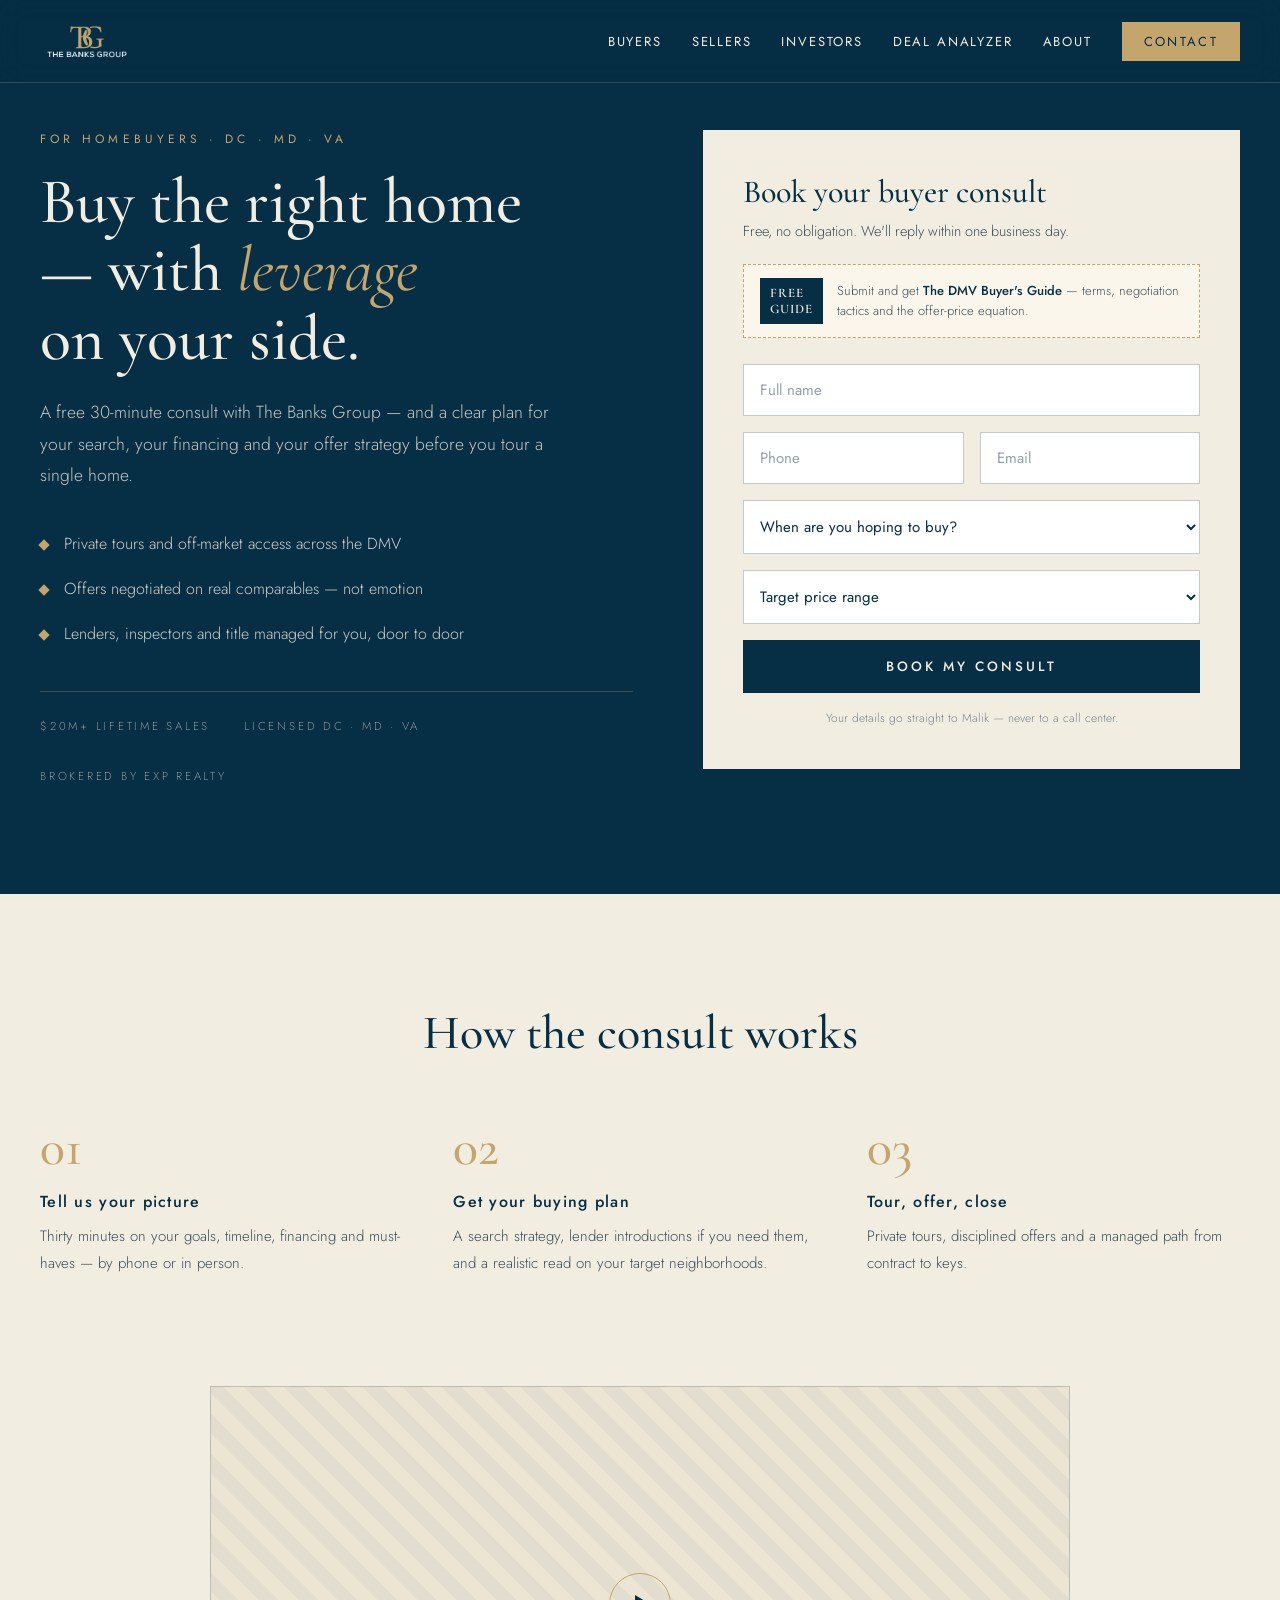
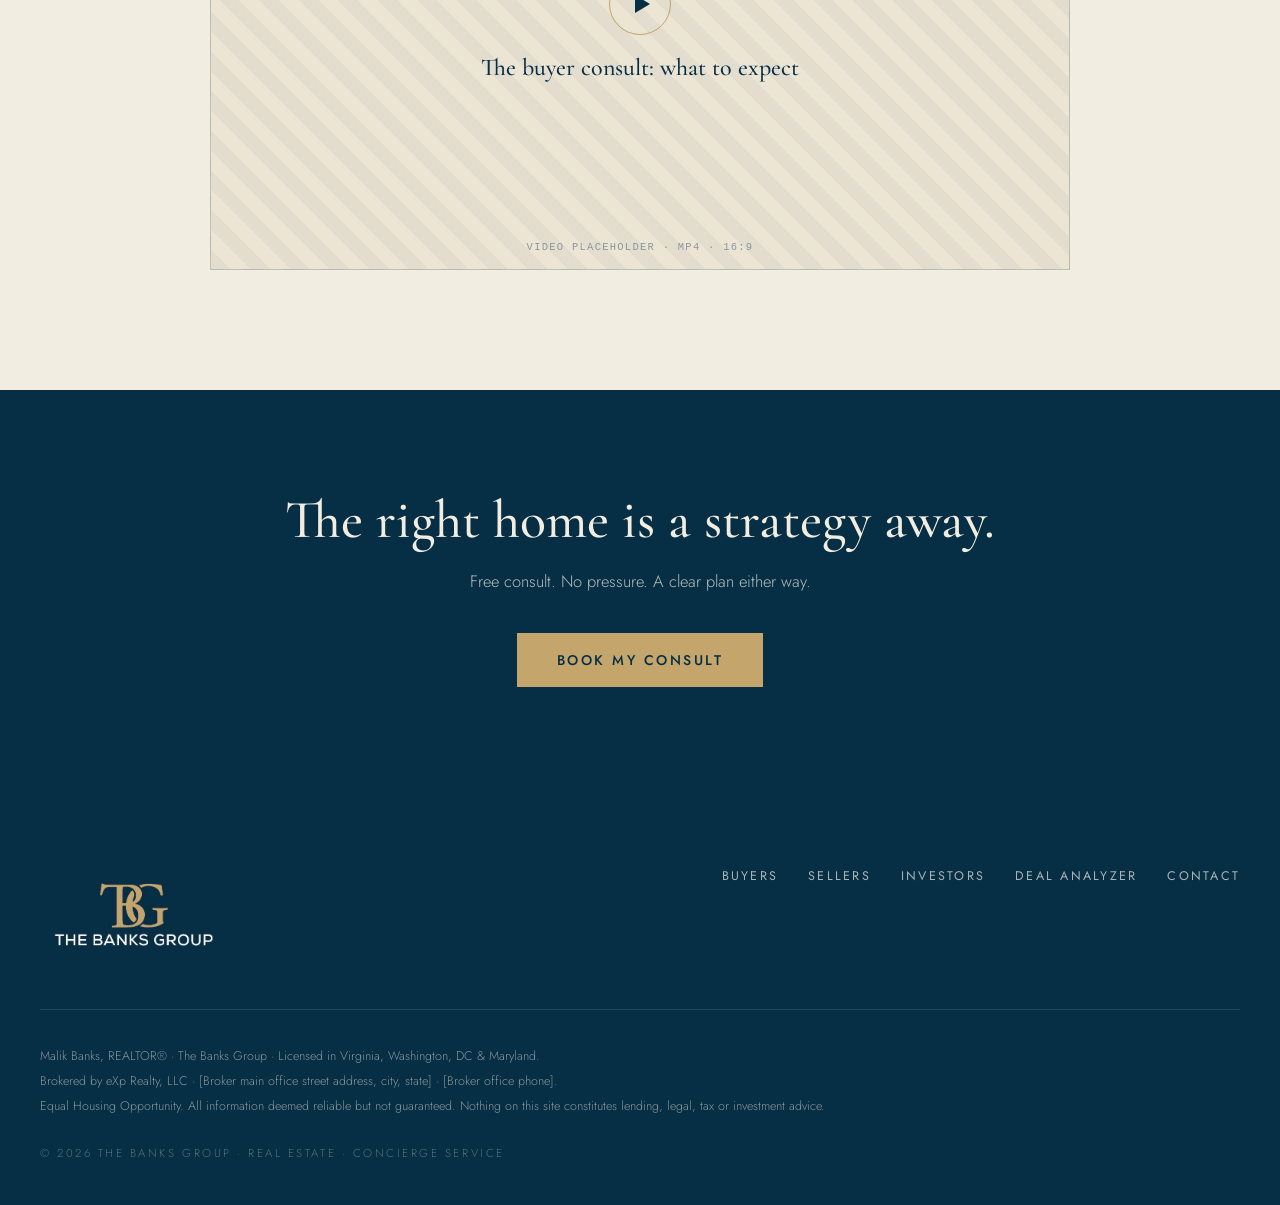
==== buyers.html @ 85a5825b "Add remaining pages: buyers, sellers, investors + 4 print guides Port the rest of the design handoff" ====
<!DOCTYPE html>
<html lang="en">
<head>
<meta charset="utf-8">
<meta name="viewport" content="width=device-width, initial-scale=1">
<title>Buy a Home in DC, Maryland &amp; Virginia — The Banks Group</title>
<meta name="description" content="Book a free buyer consult with The Banks Group. Private tours, off-market access and expert negotiation across DC, Maryland and Northern Virginia.">
<link rel="canonical" href="https://banksgroupdmv.com/buyers.html">
<meta property="og:type" content="website">
<meta property="og:site_name" content="The Banks Group">
<meta property="og:title" content="Buy a Home in DC, Maryland &amp; Virginia — The Banks Group">
<meta property="og:description" content="Book a free buyer consult with The Banks Group. Private tours, off-market access and expert negotiation across DC, Maryland and Northern Virginia.">
<meta property="og:image" content="https://banksgroupdmv.com/assets/tbg-logo-navy.png">
<meta name="twitter:card" content="summary_large_image">
<link rel="icon" href="assets/tbg-monogram-navy.png">
<link rel="preconnect" href="https://fonts.googleapis.com">
<link rel="preconnect" href="https://fonts.gstatic.com" crossorigin="anonymous">
<link href="https://fonts.googleapis.com/css2?family=Cormorant+Garamond:ital,wght@0,400;0,500;0,600;1,400;1,500&family=Jost:wght@300;400;500&display=swap" rel="stylesheet">
<link rel="stylesheet" href="site.css">
<style>body { background: #062e44; }</style>
</head>
<body>
<header style="position: fixed; top: 0; left: 0; right: 0; z-index: 100; display: flex; align-items: center; justify-content: space-between; padding: 18px clamp(20px, 5vw, 40px); background: rgba(6,46,68,.82); backdrop-filter: blur(14px); border-bottom: 1px solid rgba(196,165,107,.25);">
  <a href="index.html" style="display: flex; align-items: center;"><img src="assets/tbg-logo-transparent.png" alt="The Banks Group" style="height: 46px; display: block;"></a>
  <nav style="display: flex; align-items: center; gap: 30px; font-family: 'Jost', sans-serif; font-weight: 400; font-size: 13px; letter-spacing: .14em; white-space: nowrap;">
    <a href="buyers.html" class="rsp-hide h-gold" style="color: #f2ede1;">BUYERS</a>
    <a href="sellers.html" class="rsp-hide h-gold" style="color: #f2ede1;">SELLERS</a>
    <a href="investors.html" class="rsp-hide h-gold" style="color: #f2ede1;">INVESTORS</a>
    <a href="index.html#analyzer" class="rsp-hide h-gold" style="color: #f2ede1;">DEAL ANALYZER</a>
    <a href="index.html#about" class="rsp-hide h-gold" style="color: #f2ede1;">ABOUT</a>
    <a href="index.html#contact" class="h-goldfill" style="color: #062e44; background: #c4a56b; padding: 10px 22px; letter-spacing: .18em;">CONTACT</a>
  </nav>
</header>

<section style="background: #062e44; padding: 130px clamp(20px, 5vw, 40px) 110px;">
  <div class="rsp-2col" style="max-width: 1200px; margin: 0 auto; display: grid; grid-template-columns: 1.05fr .95fr; gap: 70px; align-items: start;">
    <div style="animation: fadeUp .9s ease .1s both;">
      <div style="font-family: 'Jost', sans-serif; font-weight: 400; font-size: 12px; letter-spacing: .34em; color: #c4a56b;">FOR HOMEBUYERS · DC · MD · VA</div>
      <h1 style="font-family: 'Cormorant Garamond', serif; font-weight: 500; font-size: clamp(42px, 5vw, 68px); line-height: 1.07; color: #f2ede1; margin: 20px 0 24px; text-wrap: balance;">Buy the right home — with <em style="color: #c4a56b; font-weight: 400;">leverage</em> on your side.</h1>
      <p style="font-family: 'Jost', sans-serif; font-weight: 300; font-size: 17.5px; line-height: 1.8; color: rgba(242,237,225,.8); margin: 0 0 38px; max-width: 520px;">A free 30-minute consult with The Banks Group — and a clear plan for your search, your financing and your offer strategy before you tour a single home.</p>
      <div style="display: flex; flex-direction: column; gap: 18px; margin-bottom: 44px;">
        <div style="display: flex; gap: 16px; align-items: baseline;">
          <span style="flex: 0 0 8px; width: 8px; height: 8px; background: #c4a56b; transform: rotate(45deg);"></span>
          <span style="font-family: 'Jost', sans-serif; font-weight: 300; font-size: 16px; line-height: 1.7; color: rgba(242,237,225,.85);">Private tours and off-market access across the DMV</span>
        </div>
        <div style="display: flex; gap: 16px; align-items: baseline;">
          <span style="flex: 0 0 8px; width: 8px; height: 8px; background: #c4a56b; transform: rotate(45deg);"></span>
          <span style="font-family: 'Jost', sans-serif; font-weight: 300; font-size: 16px; line-height: 1.7; color: rgba(242,237,225,.85);">Offers negotiated on real comparables — not emotion</span>
        </div>
        <div style="display: flex; gap: 16px; align-items: baseline;">
          <span style="flex: 0 0 8px; width: 8px; height: 8px; background: #c4a56b; transform: rotate(45deg);"></span>
          <span style="font-family: 'Jost', sans-serif; font-weight: 300; font-size: 16px; line-height: 1.7; color: rgba(242,237,225,.85);">Lenders, inspectors and title managed for you, door to door</span>
        </div>
      </div>
      <div style="display: flex; gap: 34px; border-top: 1px solid rgba(196,165,107,.3); padding-top: 26px; font-family: 'Jost', sans-serif; font-weight: 300; font-size: 11.5px; letter-spacing: .24em; color: rgba(242,237,225,.55); flex-wrap: wrap;">
      <span>$20M+ LIFETIME SALES</span>
      <span>LICENSED DC · MD · VA</span>
      <span>BROKERED BY EXP REALTY</span>
      </div>
    </div>
    <div id="lead-anchor" style="background: #f2ede1; padding: 42px clamp(20px, 5vw, 40px); animation: fadeUp .9s ease .3s both;">
      <div id="form-pending">
        <div style="font-family: 'Cormorant Garamond', serif; font-weight: 500; font-size: 32px; color: #062e44; margin-bottom: 8px;">Book your buyer consult</div>
        <p style="font-family: 'Jost', sans-serif; font-weight: 300; font-size: 14.5px; line-height: 1.7; color: #3d4d59; margin: 0 0 28px;">Free, no obligation. We'll reply within one business day.</p>
        <div style="display: flex; align-items: center; gap: 14px; border: 1px dashed #c4a56b; background: #faf6ec; padding: 13px 16px; margin: -8px 0 26px;">
          <span style="flex: 0 0 auto; font-family: 'Cormorant Garamond', serif; font-weight: 600; font-size: 13px; letter-spacing: .08em; color: #f2ede1; background: #062e44; padding: 7px 10px;">FREE<br>GUIDE</span>
          <span style="font-family: 'Jost', sans-serif; font-weight: 300; font-size: 13px; line-height: 1.55; color: #3d4d59;">Submit and get <strong style="font-weight: 500; color: #062e44;">The DMV Buyer's Guide</strong> — terms, negotiation tactics and the offer-price equation.</span>
        </div>
        <form id="lead-form" style="display: flex; flex-direction: column; gap: 16px;">
          <input type="hidden" name="lead_source" value="buyers-landing">
          <input required name="name" placeholder="Full name" style="border: 1px solid rgba(6,46,68,.25); background: #ffffff; padding: 14px 16px; font-size: 15px; color: #062e44;">
          <div class="rsp-form2" style="display: grid; grid-template-columns: 1fr 1fr; gap: 16px;">
            <input required name="phone" placeholder="Phone" style="border: 1px solid rgba(6,46,68,.25); background: #ffffff; padding: 14px 16px; font-size: 15px; color: #062e44;">
            <input required type="email" name="email" placeholder="Email" style="border: 1px solid rgba(6,46,68,.25); background: #ffffff; padding: 14px 16px; font-size: 15px; color: #062e44;">
          </div>
          <select required name="timeline" style="border: 1px solid rgba(6,46,68,.25); background: #ffffff; padding: 14px 12px; font-size: 15px; color: #062e44;">
            <option value="">When are you hoping to buy?</option>
            <option>Within 3 months</option>
            <option>3–6 months</option>
            <option>6–12 months</option>
            <option>Just exploring</option>
          </select>
          <select required name="budget" style="border: 1px solid rgba(6,46,68,.25); background: #ffffff; padding: 14px 12px; font-size: 15px; color: #062e44;">
            <option value="">Target price range</option>
            <option>Under $500k</option>
            <option>$500k – $750k</option>
            <option>$750k – $1M</option>
            <option>$1M – $1.5M</option>
            <option>$1.5M+</option>
          </select>
          <button type="submit" id="submit-btn" class="h-navyfill" style="background: #062e44; color: #f2ede1; border: none; cursor: pointer; padding: 17px 0; font-family: 'Jost', sans-serif; font-weight: 500; font-size: 13.5px; letter-spacing: .22em;">BOOK MY CONSULT</button>
          <div style="font-family: 'Jost', sans-serif; font-weight: 300; font-size: 12px; color: #77848e; text-align: center;">Your details go straight to Malik — never to a call center.</div>
        </form>
      </div>
      <div id="form-done" style="display: none;">
        <div style="text-align: center; padding: 50px 10px;">
          <div style="font-family: 'Cormorant Garamond', serif; font-weight: 500; font-size: 40px; color: #062e44; margin-bottom: 14px;">You're on the list.</div>
          <p style="font-family: 'Jost', sans-serif; font-weight: 300; font-size: 15.5px; line-height: 1.8; color: #3d4d59; margin: 0 0 26px;">Expect to hear from Malik within one business day. Want to talk sooner?</p>
          <a href="tel:2026699634" style="display: inline-block; background: #c4a56b; color: #062e44; font-family: 'Jost', sans-serif; font-weight: 500; font-size: 13px; letter-spacing: .18em; padding: 15px 32px;">CALL 202.669.9634</a>
          <div style="margin-top: 20px;"><a href="guide-buyers.html" style="font-family: 'Jost', sans-serif; font-weight: 500; font-size: 13px; letter-spacing: .18em; color: #062e44; border-bottom: 1px solid #c4a56b; padding-bottom: 5px;">READ THE BUYER'S GUIDE →</a></div>
          <div style="margin-top: 22px;"><button id="reset-form" style="background: none; border: none; cursor: pointer; font-family: 'Jost', sans-serif; font-weight: 500; font-size: 12px; letter-spacing: .18em; color: #8a7345; border-bottom: 1px solid #c4a56b; padding: 0 0 4px;">SEND ANOTHER REQUEST</button></div>
        </div>
      </div>
    </div>
  </div>
</section>

<section style="background: #f2ede1; padding: 110px clamp(20px, 5vw, 40px);">
  <div style="max-width: 1200px; margin: 0 auto;">
    <h2 style="font-family: 'Cormorant Garamond', serif; font-weight: 500; font-size: clamp(34px, 3.8vw, 48px); color: #062e44; margin: 0 0 60px; text-align: center;">How the consult works</h2>
    <div style="display: grid; grid-template-columns: repeat(auto-fit, minmax(220px, 1fr)); gap: 40px;">
      <div>
        <div style="font-family: 'Cormorant Garamond', serif; font-weight: 500; font-size: 52px; color: #c4a56b; line-height: 1;">01</div>
        <div style="font-family: 'Jost', sans-serif; font-weight: 500; font-size: 16px; letter-spacing: .08em; color: #062e44; margin: 16px 0 10px;">Tell us your picture</div>
        <p style="font-family: 'Jost', sans-serif; font-weight: 300; font-size: 15px; line-height: 1.75; color: #3d4d59; margin: 0;">Thirty minutes on your goals, timeline, financing and must-haves — by phone or in person.</p>
      </div>
      <div>
        <div style="font-family: 'Cormorant Garamond', serif; font-weight: 500; font-size: 52px; color: #c4a56b; line-height: 1;">02</div>
        <div style="font-family: 'Jost', sans-serif; font-weight: 500; font-size: 16px; letter-spacing: .08em; color: #062e44; margin: 16px 0 10px;">Get your buying plan</div>
        <p style="font-family: 'Jost', sans-serif; font-weight: 300; font-size: 15px; line-height: 1.75; color: #3d4d59; margin: 0;">A search strategy, lender introductions if you need them, and a realistic read on your target neighborhoods.</p>
      </div>
      <div>
        <div style="font-family: 'Cormorant Garamond', serif; font-weight: 500; font-size: 52px; color: #c4a56b; line-height: 1;">03</div>
        <div style="font-family: 'Jost', sans-serif; font-weight: 500; font-size: 16px; letter-spacing: .08em; color: #062e44; margin: 16px 0 10px;">Tour, offer, close</div>
        <p style="font-family: 'Jost', sans-serif; font-weight: 300; font-size: 15px; line-height: 1.75; color: #3d4d59; margin: 0;">Private tours, disciplined offers and a managed path from contract to keys.</p>
      </div>
    </div>
  </div>
</section>

<section style="background: #f2ede1; padding: 0 clamp(20px, 5vw, 40px) 120px;">
  <div style="max-width: 860px; margin: 0 auto;">
    <div style="aspect-ratio: 16 / 9; border: 1px solid rgba(6,46,68,.2); background: repeating-linear-gradient(45deg, rgba(6,46,68,.045) 0 14px, transparent 14px 28px), #ece5d4; display: flex; flex-direction: column; align-items: center; justify-content: center; gap: 18px; position: relative;">
      <div style="width: 62px; height: 62px; border: 1px solid #c4a56b; border-radius: 50%; display: grid; place-items: center;">
        <div style="width: 0; height: 0; border-left: 15px solid #062e44; border-top: 9px solid transparent; border-bottom: 9px solid transparent; margin-left: 4px;"></div>
      </div>
      <div style="font-family: 'Cormorant Garamond', serif; font-weight: 500; font-size: 24px; color: #062e44;">The buyer consult: what to expect</div>
      <div style="position: absolute; bottom: 16px; font-family: monospace; font-size: 10.5px; letter-spacing: .12em; color: #8a97a1;">VIDEO PLACEHOLDER · MP4 · 16:9</div>
    </div>
  </div>
</section>

<section style="background: #062e44; padding: 100px clamp(20px, 5vw, 40px); text-align: center;">
  <div style="max-width: 720px; margin: 0 auto;">
    <h2 style="font-family: 'Cormorant Garamond', serif; font-weight: 500; font-size: clamp(36px, 4.2vw, 54px); line-height: 1.1; color: #f2ede1; margin: 0 0 18px;">The right home is a strategy away.</h2>
    <p style="font-family: 'Jost', sans-serif; font-weight: 300; font-size: 16.5px; line-height: 1.8; color: rgba(242,237,225,.75); margin: 0 0 36px;">Free consult. No pressure. A clear plan either way.</p>
    <a href="#lead-anchor" class="h-goldfill" style="display: inline-block; background: #c4a56b; color: #062e44; font-family: 'Jost', sans-serif; font-weight: 500; font-size: 14px; letter-spacing: .18em; padding: 17px clamp(20px, 5vw, 40px);">BOOK MY CONSULT</a>
  </div>
</section>

<footer style="background: #062e44; padding: 80px clamp(20px, 5vw, 40px) 44px;">
  <div style="max-width: 1200px; margin: 0 auto;">
    <div style="display: flex; justify-content: space-between; align-items: flex-start; gap: 50px; flex-wrap: wrap; padding-bottom: 50px; border-bottom: 1px solid rgba(242,237,225,.12);">
      <img src="assets/tbg-logo-navy.png" alt="The Banks Group" style="width: 190px;">
      <nav style="display: flex; flex-wrap: wrap; gap: 16px 30px; font-family: 'Jost', sans-serif; font-weight: 400; font-size: 12.5px; letter-spacing: .18em;">
        <a href="buyers.html" class="h-gold" style="color: rgba(242,237,225,.7);">BUYERS</a>
        <a href="sellers.html" class="h-gold" style="color: rgba(242,237,225,.7);">SELLERS</a>
        <a href="investors.html" class="h-gold" style="color: rgba(242,237,225,.7);">INVESTORS</a>
        <a href="index.html#analyzer" class="h-gold" style="color: rgba(242,237,225,.7);">DEAL ANALYZER</a>
        <a href="index.html#contact" class="h-gold" style="color: rgba(242,237,225,.7);">CONTACT</a>
      </nav>
    </div>
    <div style="padding-top: 34px; font-family: 'Jost', sans-serif; font-weight: 300; font-size: 12.5px; line-height: 2; color: rgba(242,237,225,.55); max-width: 900px;">
      Malik Banks, REALTOR® · The Banks Group · Licensed in Virginia, Washington, DC &amp; Maryland.<br>
      Brokered by eXp Realty, LLC · [Broker main office street address, city, state] · [Broker office phone].<br>
      Equal Housing Opportunity. All information deemed reliable but not guaranteed. Nothing on this site constitutes lending, legal, tax or investment advice.
    </div>
    <div style="margin-top: 26px; font-family: 'Jost', sans-serif; font-weight: 300; font-size: 11.5px; letter-spacing: .22em; color: rgba(242,237,225,.35);">© 2026 THE BANKS GROUP · REAL ESTATE · CONCIERGE SERVICE</div>
  </div>
</footer>

<script>
(function () {
  var LEAD_EMAIL = "malik.banks710@gmail.com";
  var form = document.getElementById("lead-form");
  var pending = document.getElementById("form-pending");
  var done = document.getElementById("form-done");
  if (form) form.addEventListener("submit", function (e) {
    e.preventDefault();
    var btn = document.getElementById("submit-btn"), orig = btn.textContent;
    btn.disabled = true; btn.textContent = "SENDING…";
    var data = { _subject: "New buyer lead — The Banks Group" };
    Array.prototype.forEach.call(form.elements, function (el) { if (el.name && !el.disabled && el.value) data[el.name] = el.value; });
    var finish = function () { pending.style.display = "none"; done.style.display = "block"; btn.disabled = false; btn.textContent = orig; };
    fetch("https://formsubmit.co/ajax/" + encodeURIComponent(LEAD_EMAIL), {
      method: "POST", headers: { "Content-Type": "application/json", "Accept": "application/json" }, body: JSON.stringify(data)
    }).then(finish).catch(finish);
  });
  var reset = document.getElementById("reset-form");
  if (reset) reset.addEventListener("click", function () {
    done.style.display = "none"; pending.style.display = "block"; if (form) form.reset();
  });
})();
</script>
</body>
</html>
---- site.css ----
/* The Banks Group — shared base styles (design tokens, fonts, motion, helpers). */
* { box-sizing: border-box; }
html { scroll-behavior: smooth; }
body { margin: 0; background: #f2ede1; font-family: 'Jost', sans-serif; -webkit-font-smoothing: antialiased; }
a { color: #062e44; text-decoration: none; }
a:hover { color: #c4a56b; }
input, select, textarea, button { font-family: 'Jost', sans-serif; }
input:focus, select:focus, textarea:focus { outline: none; border-color: #c4a56b !important; }
::placeholder { color: #93a0aa; }
input[type=number]::-webkit-outer-spin-button, input[type=number]::-webkit-inner-spin-button { -webkit-appearance: none; margin: 0; }
input[type=number] { -moz-appearance: textfield; }

@keyframes fadeIn { from { opacity: 0; } to { opacity: 1; } }
@keyframes fadeUp { from { opacity: 0; transform: translateY(26px); } to { opacity: 1; transform: none; } }
@keyframes lineGrow { from { width: 0; opacity: 0; } to { width: 80px; opacity: 1; } }
@keyframes liftUp { to { transform: translateY(-101%); } }
@keyframes marquee { from { transform: translateX(0); } to { transform: translateX(-50%); } }
@keyframes heroZoom { from { transform: scale(1); } to { transform: scale(1.14); } }
@keyframes goldDrift { 0% { transform: translate(-8%, -4%); opacity: .5; } 50% { transform: translate(6%, 5%); opacity: .85; } 100% { transform: translate(-8%, -4%); opacity: .5; } }

/* scroll reveal */
.reveal { opacity: 0; transform: translateY(26px); transition: opacity .9s cubic-bezier(.22,1,.36,1), transform .9s cubic-bezier(.22,1,.36,1); }
.reveal.in { opacity: 1; transform: none; }

/* hover helpers (ported from the design's style-hover) */
.h-goldfill:hover { background: #d4b87e !important; color: #062e44 !important; }
.h-goldout:hover { border-color: #c4a56b !important; color: #c4a56b !important; }
.h-navyfill:hover { background: #0a3a55 !important; }
.h-gold:hover { color: #c4a56b !important; }
.h-golddim:hover { color: #a3854f !important; }

@media (max-width: 940px) {
  .rsp-hide { display: none !important; }
  .rsp-2col { grid-template-columns: 1fr !important; gap: 44px !important; }
  .rsp-wrap { flex-wrap: wrap !important; }
}
@media (max-width: 640px) {
  .rsp-form2 { grid-template-columns: 1fr !important; }
}
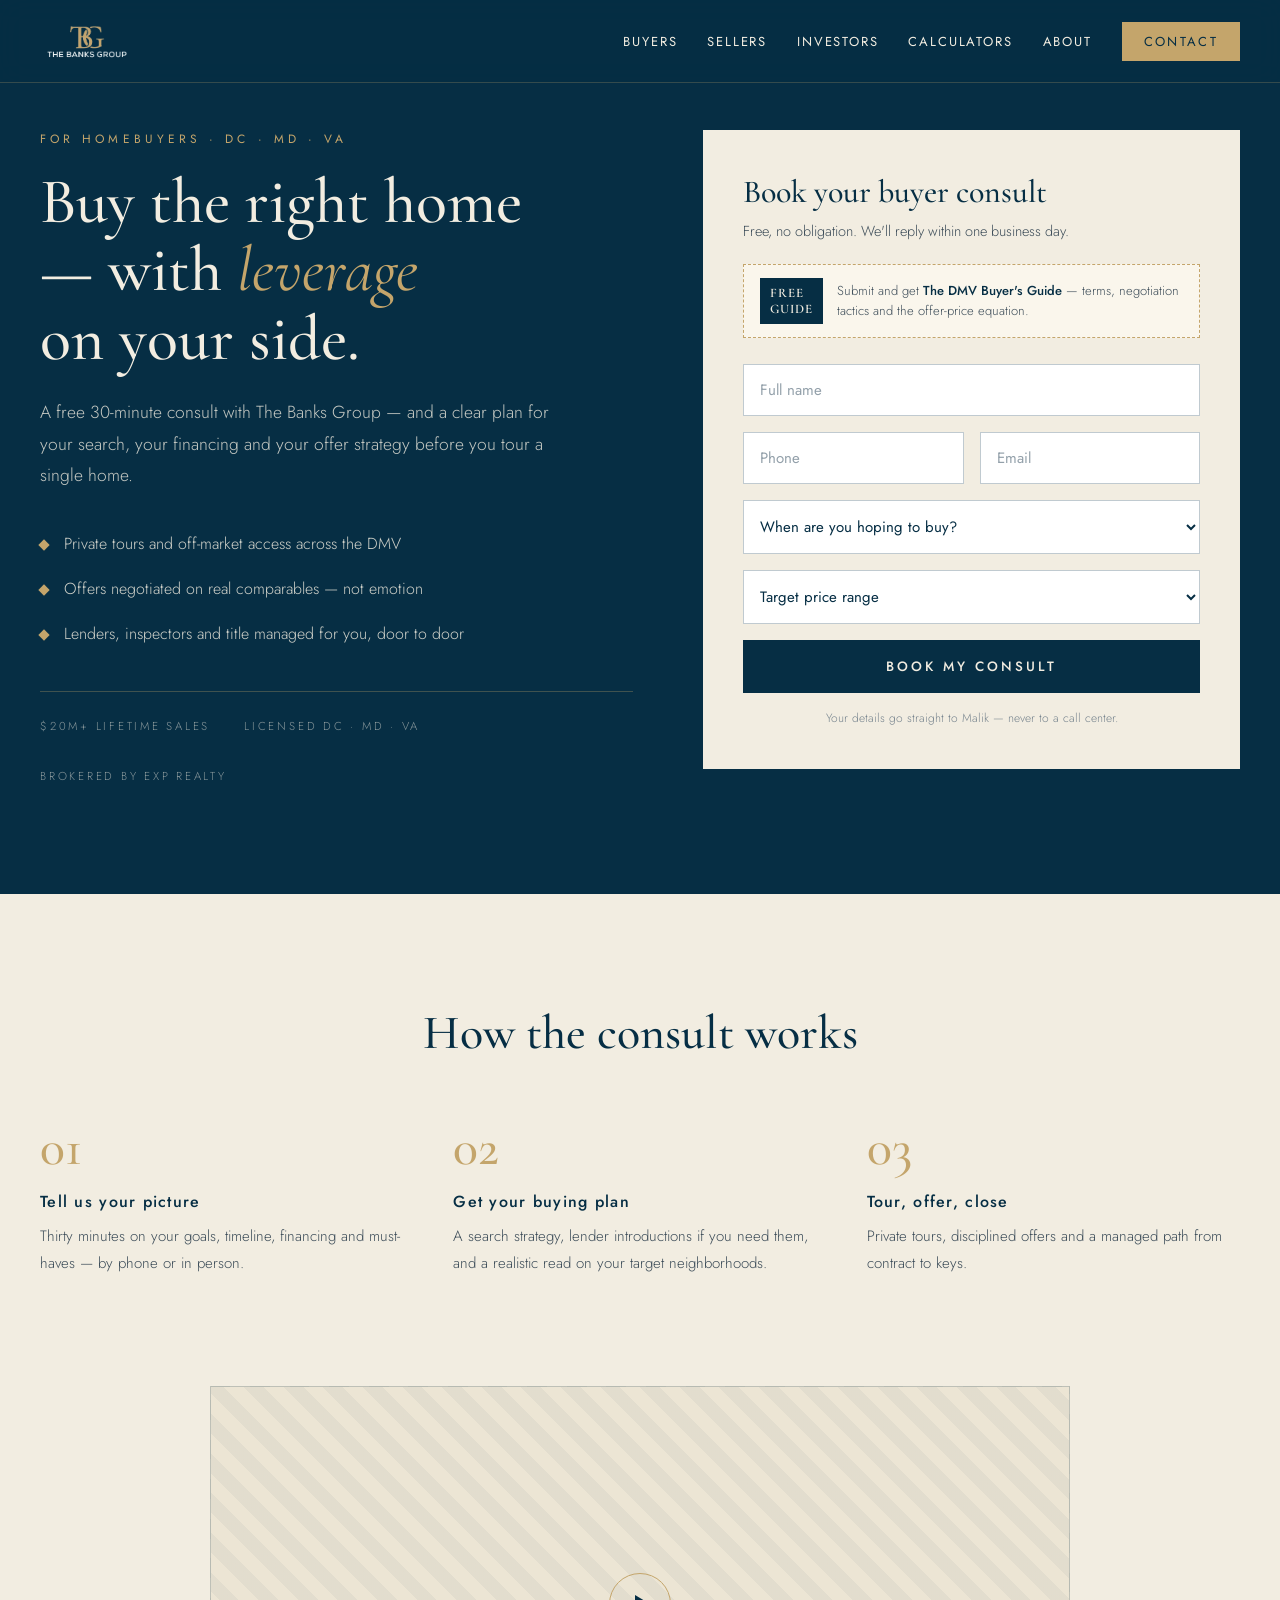
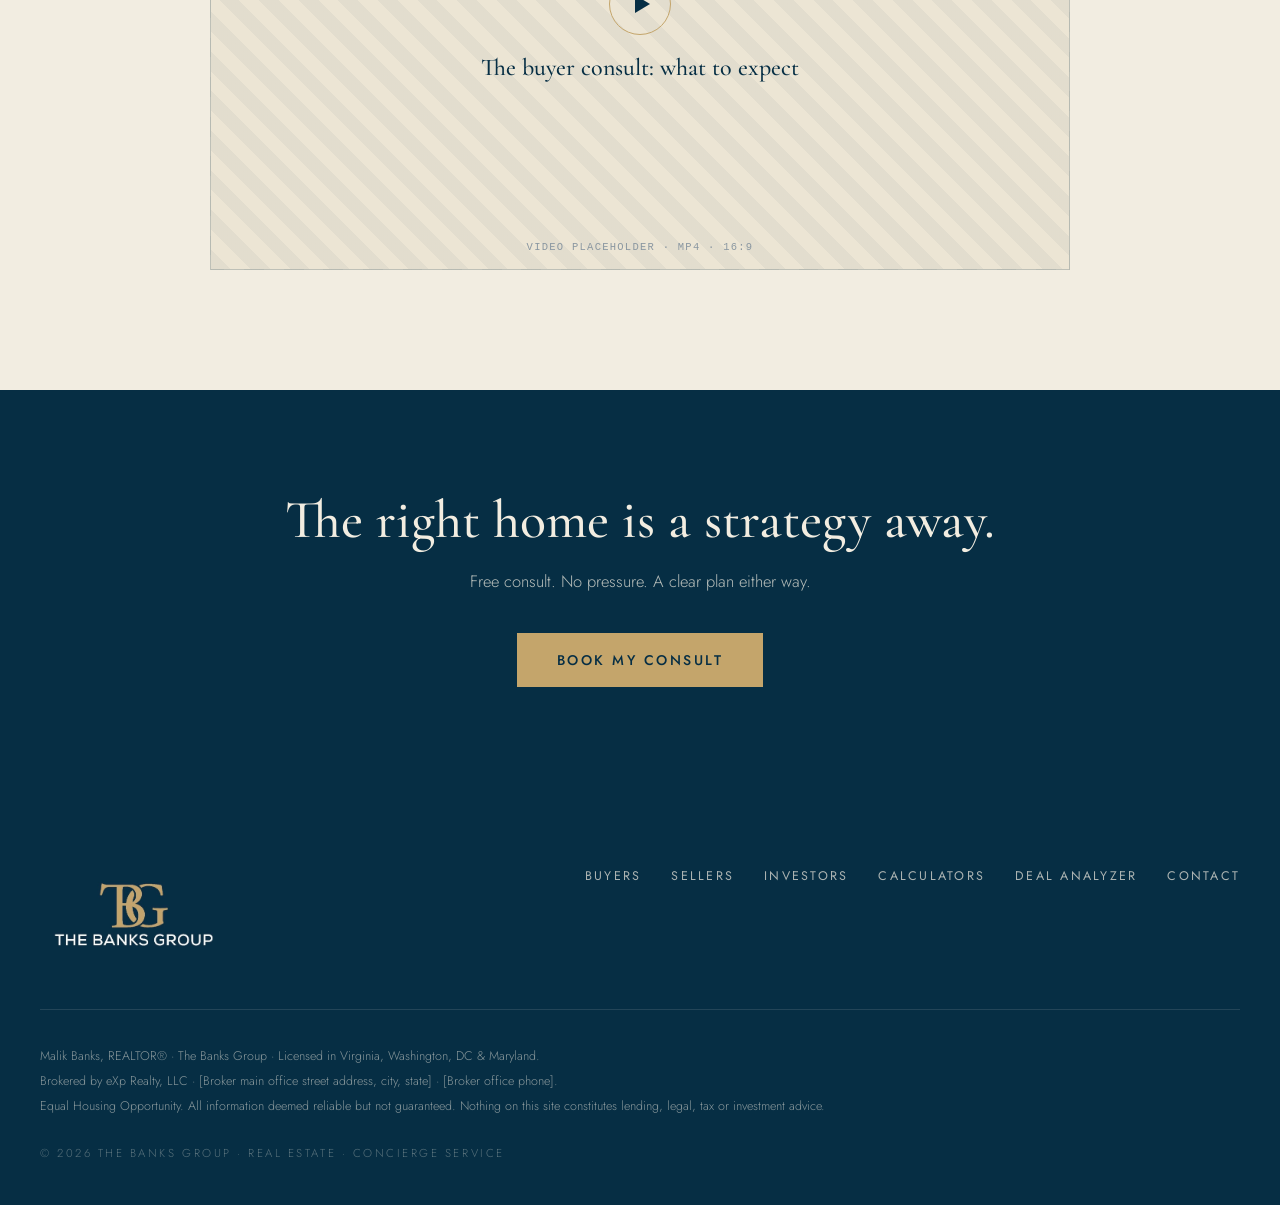
==== commit 1c882b11: "Add calculators page and DMV Financing Guide download - calculators.html + calculators.js: six indep" ====
--- a/buyers.html
+++ b/buyers.html
@@ -26,7 +26,7 @@
     <a href="buyers.html" class="rsp-hide h-gold" style="color: #f2ede1;">BUYERS</a>
     <a href="sellers.html" class="rsp-hide h-gold" style="color: #f2ede1;">SELLERS</a>
     <a href="investors.html" class="rsp-hide h-gold" style="color: #f2ede1;">INVESTORS</a>
-    <a href="index.html#analyzer" class="rsp-hide h-gold" style="color: #f2ede1;">DEAL ANALYZER</a>
+    <a href="calculators.html" class="rsp-hide h-gold" style="color: #f2ede1;">CALCULATORS</a>
     <a href="index.html#about" class="rsp-hide h-gold" style="color: #f2ede1;">ABOUT</a>
     <a href="index.html#contact" class="h-goldfill" style="color: #062e44; background: #c4a56b; padding: 10px 22px; letter-spacing: .18em;">CONTACT</a>
   </nav>
@@ -156,6 +156,7 @@
         <a href="buyers.html" class="h-gold" style="color: rgba(242,237,225,.7);">BUYERS</a>
         <a href="sellers.html" class="h-gold" style="color: rgba(242,237,225,.7);">SELLERS</a>
         <a href="investors.html" class="h-gold" style="color: rgba(242,237,225,.7);">INVESTORS</a>
+        <a href="calculators.html" class="h-gold" style="color: rgba(242,237,225,.7);">CALCULATORS</a>
         <a href="index.html#analyzer" class="h-gold" style="color: rgba(242,237,225,.7);">DEAL ANALYZER</a>
         <a href="index.html#contact" class="h-gold" style="color: rgba(242,237,225,.7);">CONTACT</a>
       </nav>
@@ -192,5 +193,6 @@
   });
 })();
 </script>
+<script src="nav.js"></script>
 </body>
 </html>
--- a/site.css
+++ b/site.css
@@ -37,3 +37,19 @@
 @media (max-width: 640px) {
   .rsp-form2 { grid-template-columns: 1fr !important; }
 }
+
+/* ---- mobile / tablet nav (injected by nav.js) ---- */
+.hamburger { display: none; flex-direction: column; justify-content: center; gap: 5px; width: 34px; height: 34px; background: none; border: none; cursor: pointer; padding: 0; }
+.hamburger span { display: block; width: 22px; height: 2px; margin: 0 auto; background: #f2ede1; border-radius: 2px; transition: transform .3s ease, opacity .2s ease; }
+.hamburger.open span:nth-child(1) { transform: translateY(7px) rotate(45deg); }
+.hamburger.open span:nth-child(2) { opacity: 0; }
+.hamburger.open span:nth-child(3) { transform: translateY(-7px) rotate(-45deg); }
+.mobile-menu { display: none; position: absolute; top: 100%; left: 0; right: 0; flex-direction: column; background: rgba(6,46,68,.97); backdrop-filter: blur(14px); border-bottom: 1px solid rgba(196,165,107,.25); padding: 6px 0; }
+.mobile-menu a { color: #f2ede1; font-family: 'Jost', sans-serif; font-weight: 400; font-size: 14px; letter-spacing: .16em; padding: 15px clamp(20px, 5vw, 40px); border-top: 1px solid rgba(242,237,225,.08); }
+.mobile-menu a:first-child { border-top: none; }
+.mobile-menu a:hover { color: #c4a56b; background: rgba(196,165,107,.08); }
+@media (max-width: 940px) {
+  header > nav:not(.mobile-menu) { display: none !important; }
+  .hamburger { display: flex; }
+  .mobile-menu.open { display: flex; }
+}
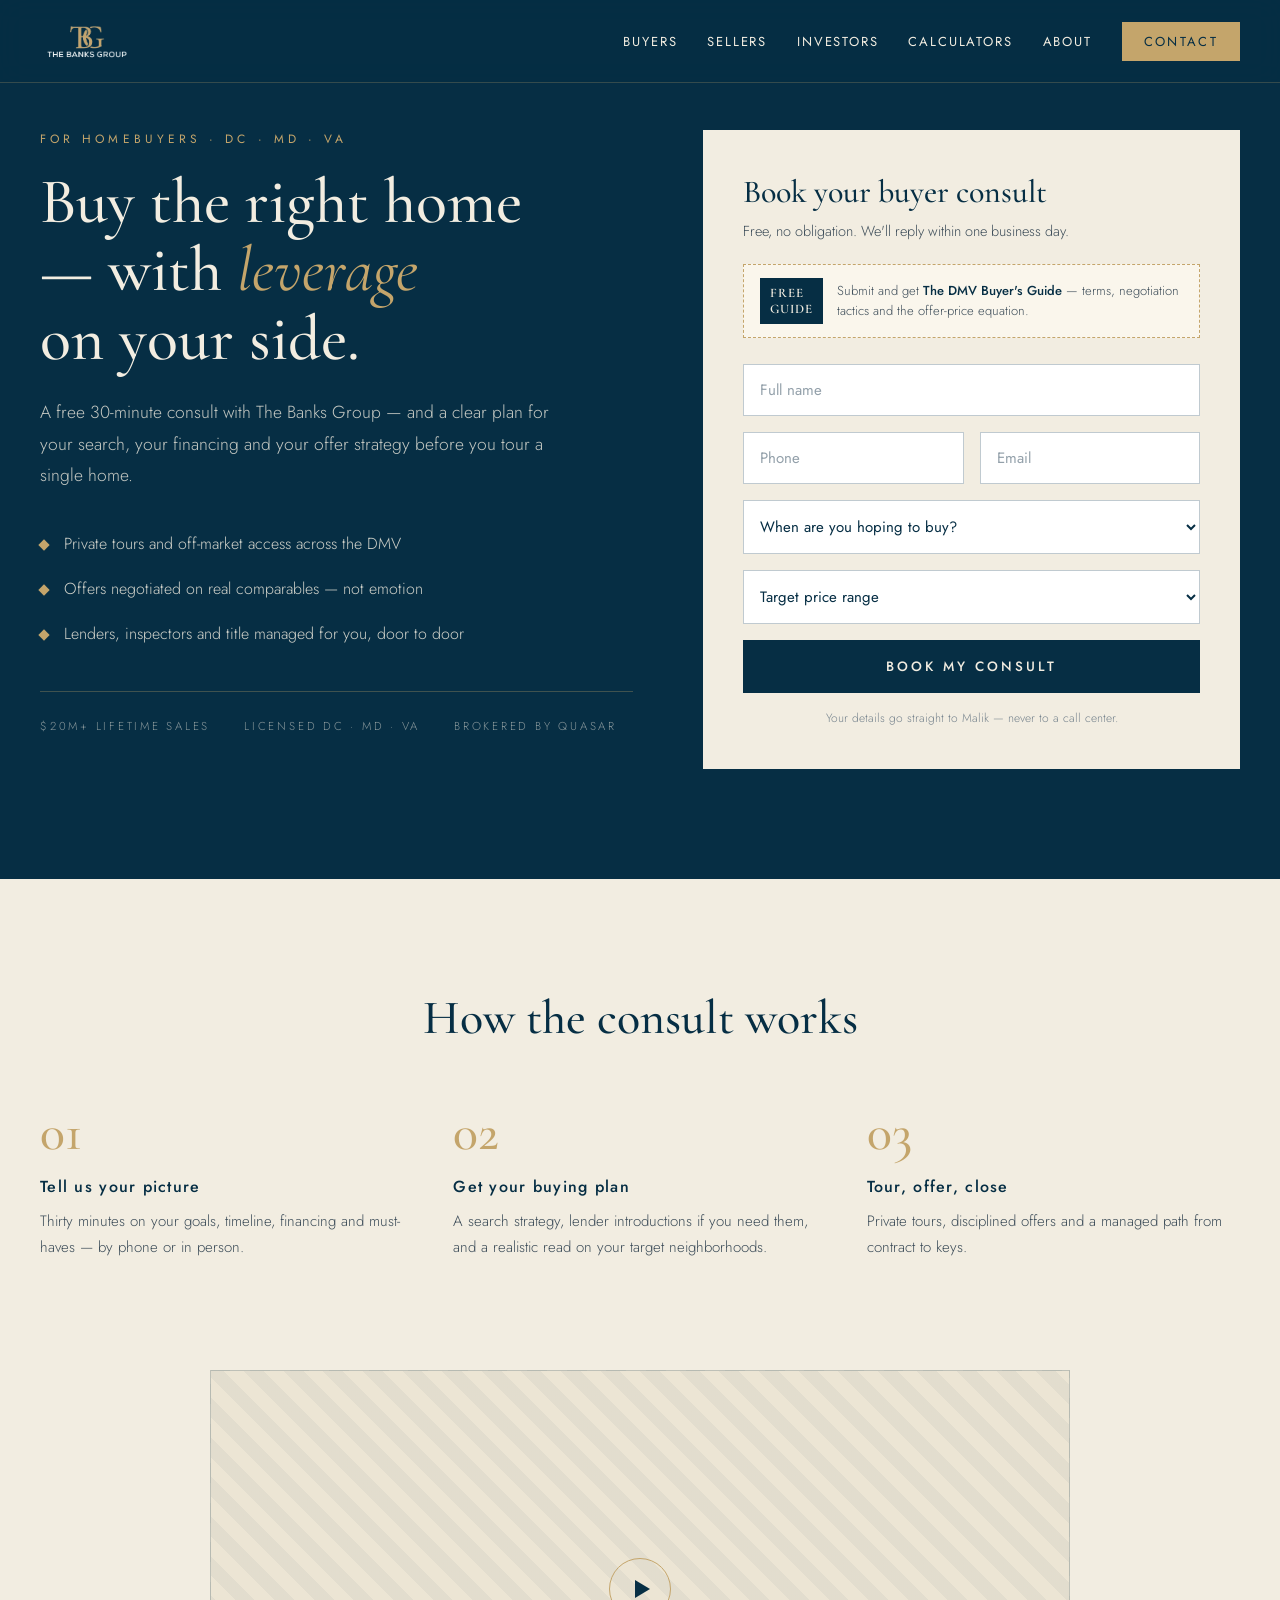
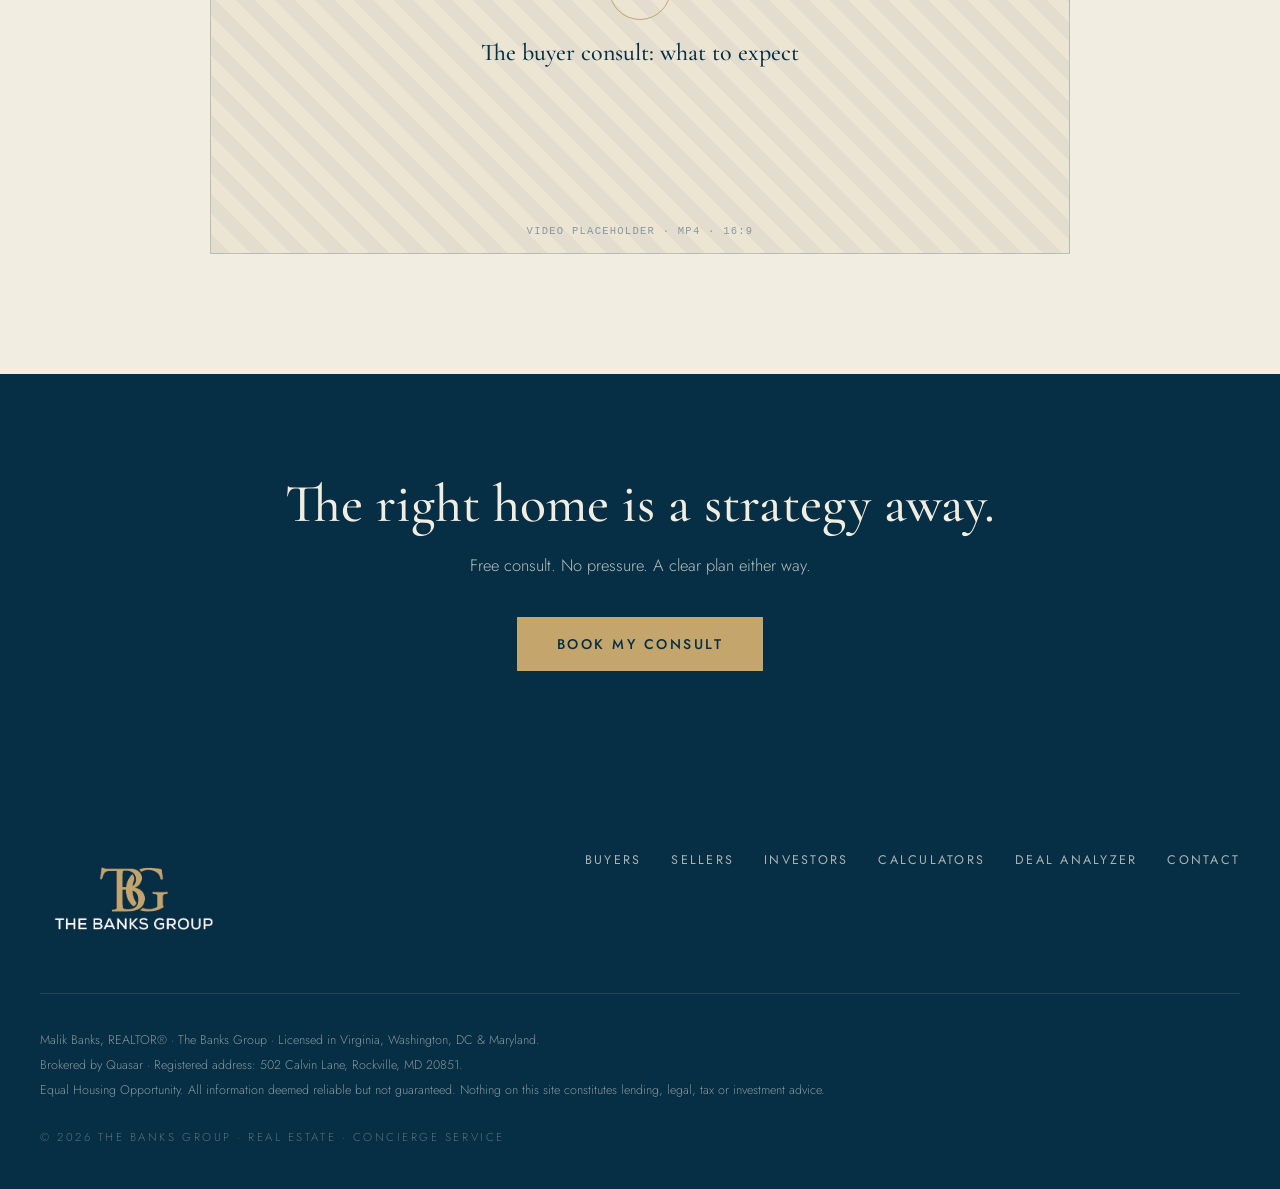
==== commit 81538270: "Update brokerage from eXp Realty to Quasar Replace every eXp Realty reference (footers, marquee, tru" ====
--- a/buyers.html
+++ b/buyers.html
@@ -55,7 +55,7 @@
       <div style="display: flex; gap: 34px; border-top: 1px solid rgba(196,165,107,.3); padding-top: 26px; font-family: 'Jost', sans-serif; font-weight: 300; font-size: 11.5px; letter-spacing: .24em; color: rgba(242,237,225,.55); flex-wrap: wrap;">
       <span>$20M+ LIFETIME SALES</span>
       <span>LICENSED DC · MD · VA</span>
-      <span>BROKERED BY EXP REALTY</span>
+      <span>BROKERED BY QUASAR</span>
       </div>
     </div>
     <div id="lead-anchor" style="background: #f2ede1; padding: 42px clamp(20px, 5vw, 40px); animation: fadeUp .9s ease .3s both;">
@@ -163,7 +163,7 @@
     </div>
     <div style="padding-top: 34px; font-family: 'Jost', sans-serif; font-weight: 300; font-size: 12.5px; line-height: 2; color: rgba(242,237,225,.55); max-width: 900px;">
       Malik Banks, REALTOR® · The Banks Group · Licensed in Virginia, Washington, DC &amp; Maryland.<br>
-      Brokered by eXp Realty, LLC · [Broker main office street address, city, state] · [Broker office phone].<br>
+      Brokered by Quasar · Registered address: 502 Calvin Lane, Rockville, MD 20851.<br>
       Equal Housing Opportunity. All information deemed reliable but not guaranteed. Nothing on this site constitutes lending, legal, tax or investment advice.
     </div>
     <div style="margin-top: 26px; font-family: 'Jost', sans-serif; font-weight: 300; font-size: 11.5px; letter-spacing: .22em; color: rgba(242,237,225,.35);">© 2026 THE BANKS GROUP · REAL ESTATE · CONCIERGE SERVICE</div>
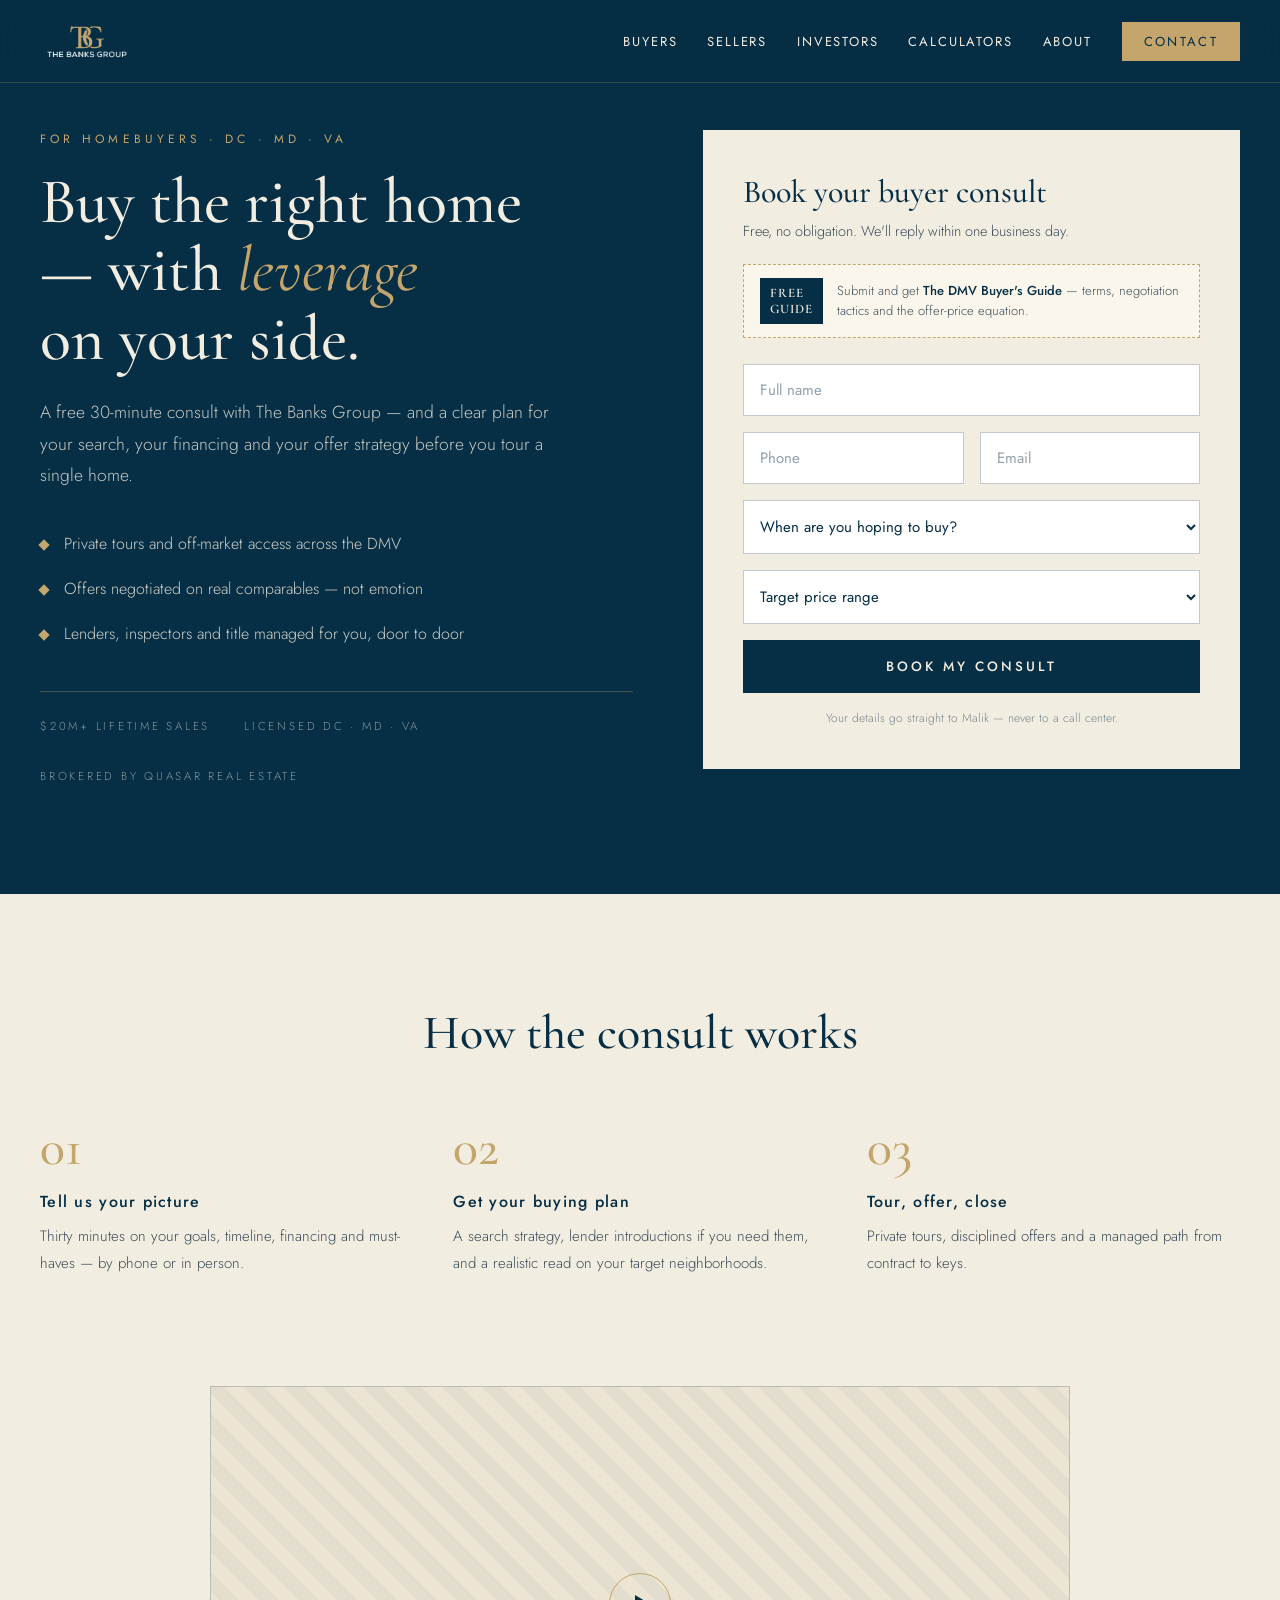
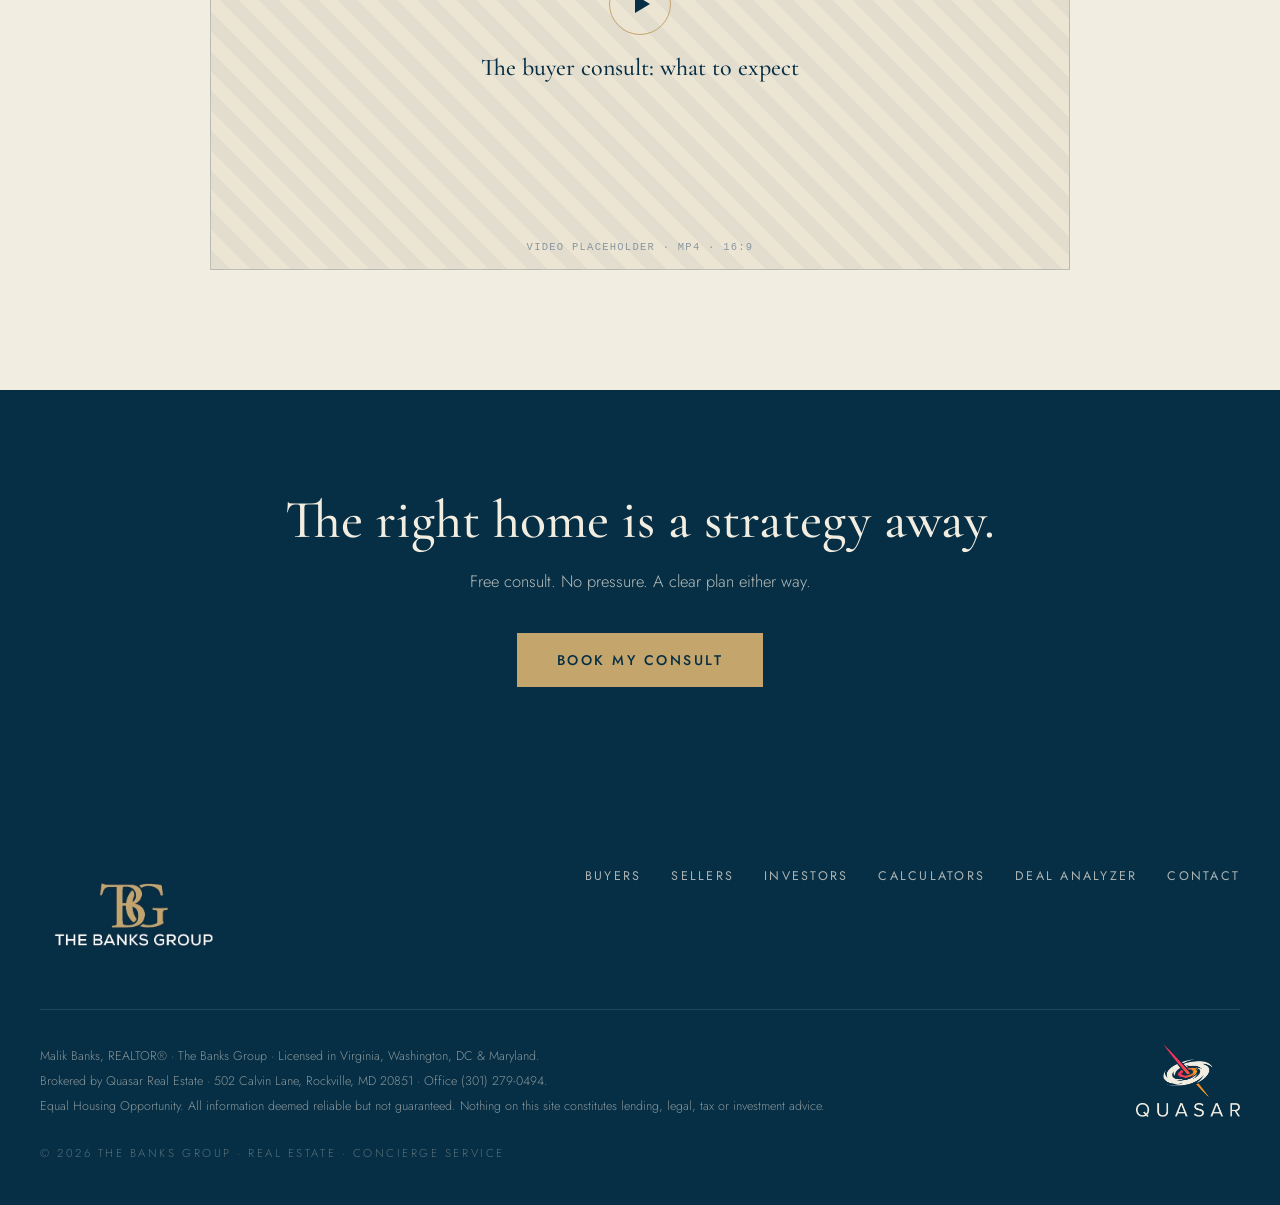
==== commit f5e2679a: "Add Quasar Real Estate logo, full name and office phone - assets/quasar-logo.png (original) and quas" ====
--- a/buyers.html
+++ b/buyers.html
@@ -55,7 +55,7 @@
       <div style="display: flex; gap: 34px; border-top: 1px solid rgba(196,165,107,.3); padding-top: 26px; font-family: 'Jost', sans-serif; font-weight: 300; font-size: 11.5px; letter-spacing: .24em; color: rgba(242,237,225,.55); flex-wrap: wrap;">
       <span>$20M+ LIFETIME SALES</span>
       <span>LICENSED DC · MD · VA</span>
-      <span>BROKERED BY QUASAR</span>
+      <span>BROKERED BY QUASAR REAL ESTATE</span>
       </div>
     </div>
     <div id="lead-anchor" style="background: #f2ede1; padding: 42px clamp(20px, 5vw, 40px); animation: fadeUp .9s ease .3s both;">
@@ -161,10 +161,13 @@
         <a href="index.html#contact" class="h-gold" style="color: rgba(242,237,225,.7);">CONTACT</a>
       </nav>
     </div>
-    <div style="padding-top: 34px; font-family: 'Jost', sans-serif; font-weight: 300; font-size: 12.5px; line-height: 2; color: rgba(242,237,225,.55); max-width: 900px;">
+    <div style="display: flex; justify-content: space-between; align-items: center; gap: 30px 50px; flex-wrap: wrap; padding-top: 34px;">
+    <div style="flex: 1 1 520px; font-family: 'Jost', sans-serif; font-weight: 300; font-size: 12.5px; line-height: 2; color: rgba(242,237,225,.55); max-width: 900px;">
       Malik Banks, REALTOR® · The Banks Group · Licensed in Virginia, Washington, DC &amp; Maryland.<br>
-      Brokered by Quasar · Registered address: 502 Calvin Lane, Rockville, MD 20851.<br>
+      Brokered by Quasar Real Estate · 502 Calvin Lane, Rockville, MD 20851 · Office <a href="tel:3012790494" style="color: inherit;">(301) 279-0494</a>.<br>
       Equal Housing Opportunity. All information deemed reliable but not guaranteed. Nothing on this site constitutes lending, legal, tax or investment advice.
+    </div>
+    <img src="assets/quasar-logo-light.png" alt="Brokered by Quasar Real Estate" style="height: 72px; display: block;">
     </div>
     <div style="margin-top: 26px; font-family: 'Jost', sans-serif; font-weight: 300; font-size: 11.5px; letter-spacing: .22em; color: rgba(242,237,225,.35);">© 2026 THE BANKS GROUP · REAL ESTATE · CONCIERGE SERVICE</div>
   </div>
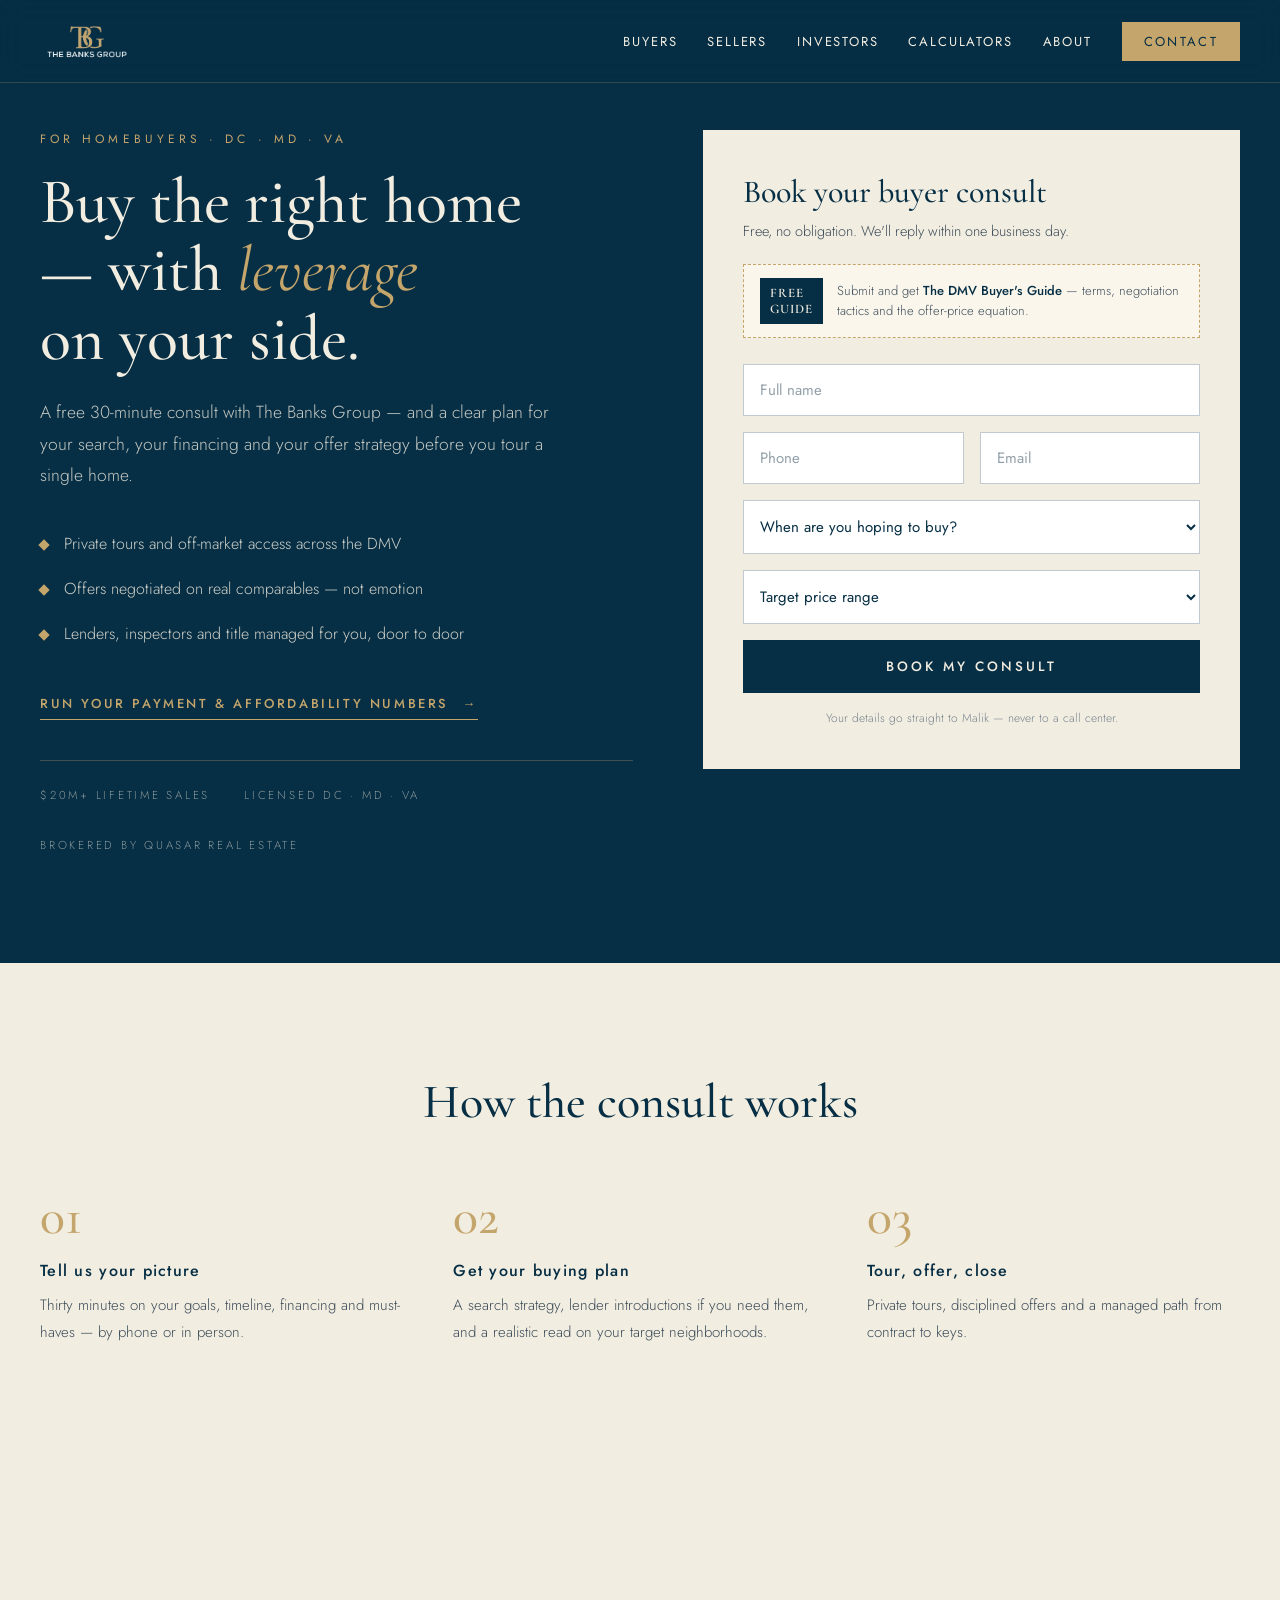
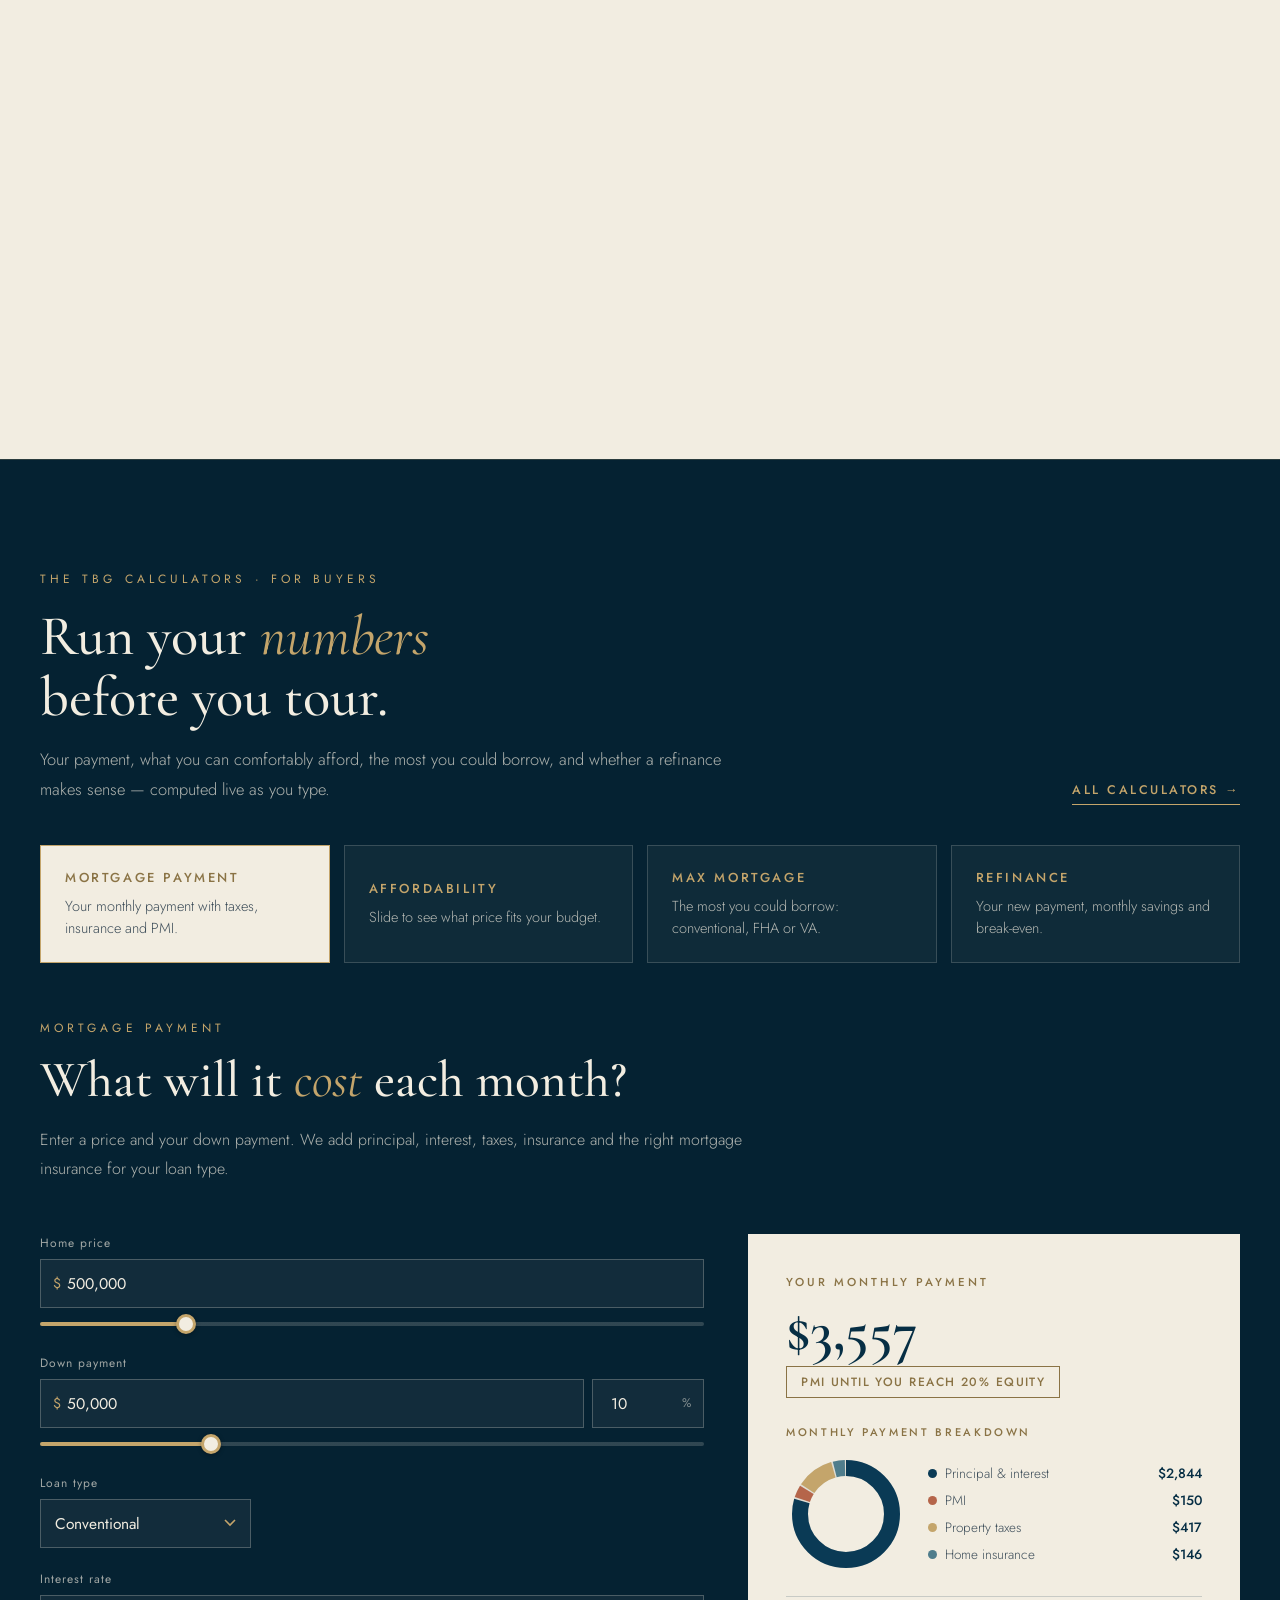
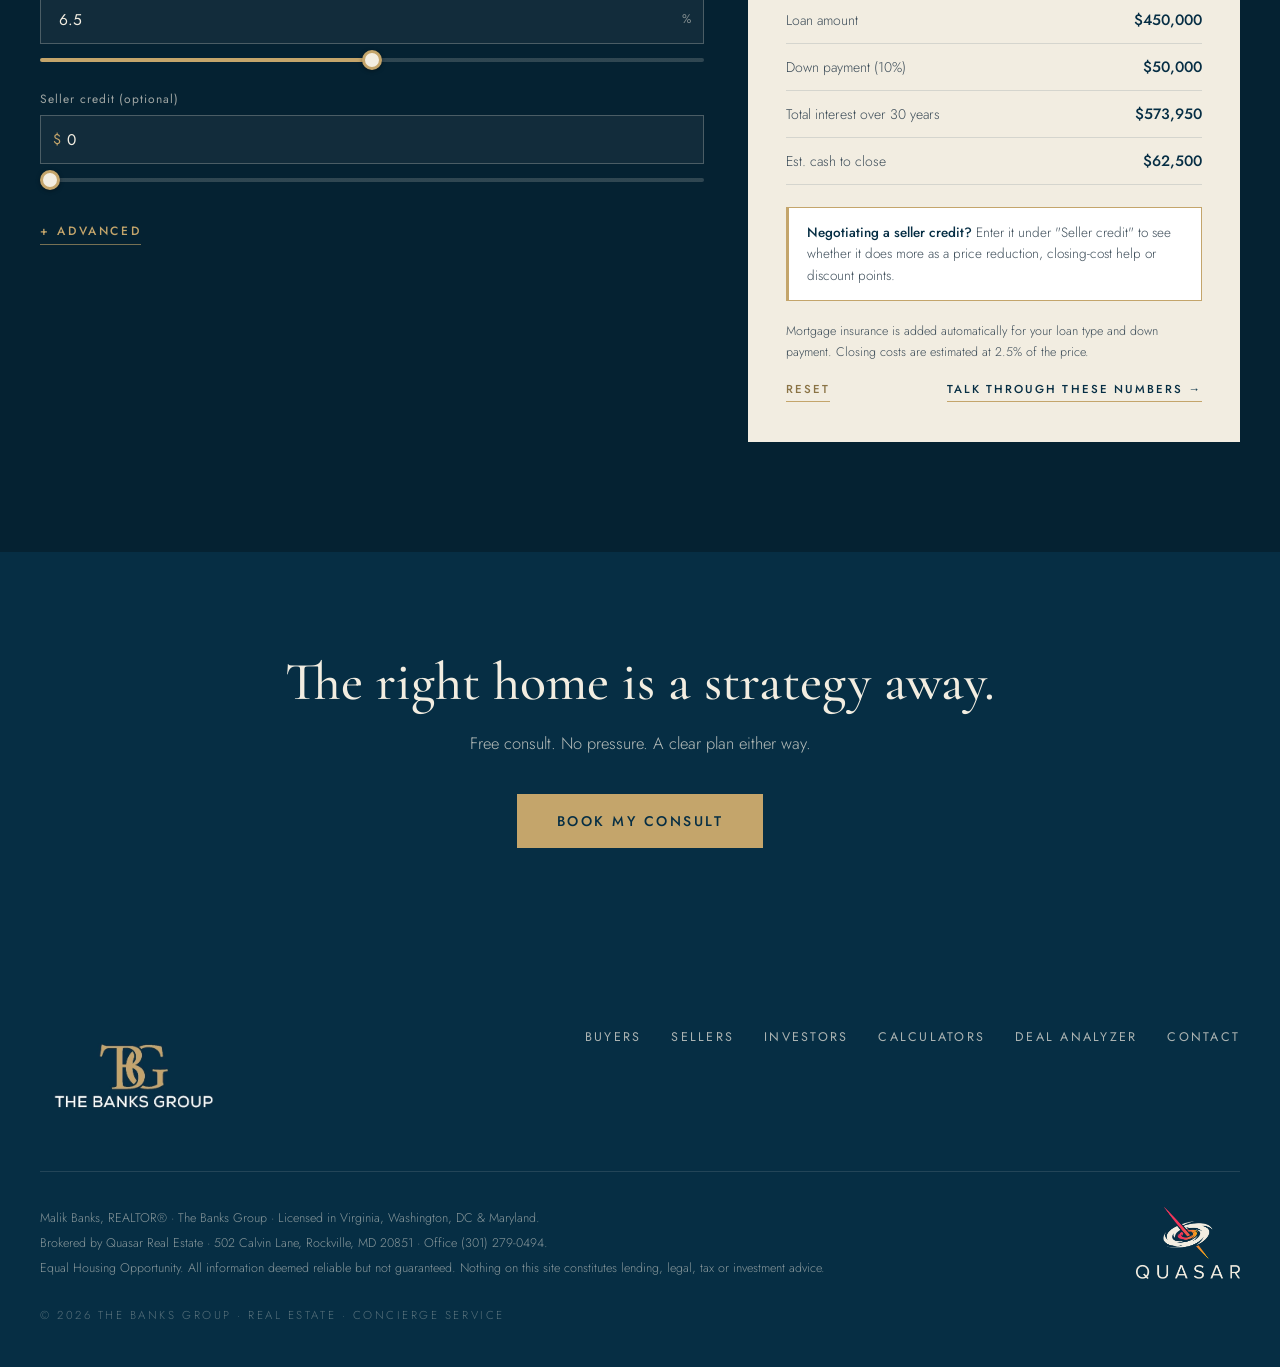
==== commit ae5c3ae9: "Put each audience's calculators on its own page - Buyers page: Mortgage Payment, Affordability, Max " ====
--- a/buyers.html
+++ b/buyers.html
@@ -17,6 +17,7 @@
 <link rel="preconnect" href="https://fonts.gstatic.com" crossorigin="anonymous">
 <link href="https://fonts.googleapis.com/css2?family=Cormorant+Garamond:ital,wght@0,400;0,500;0,600;1,400;1,500&family=Jost:wght@300;400;500&display=swap" rel="stylesheet">
 <link rel="stylesheet" href="site.css">
+<link rel="stylesheet" href="calculators.css">
 <style>body { background: #062e44; }</style>
 </head>
 <body>
@@ -52,6 +53,7 @@
           <span style="font-family: 'Jost', sans-serif; font-weight: 300; font-size: 16px; line-height: 1.7; color: rgba(242,237,225,.85);">Lenders, inspectors and title managed for you, door to door</span>
         </div>
       </div>
+      <a href="#calculators" class="h-gold" style="display: inline-block; margin-bottom: 40px; font-family: 'Jost', sans-serif; font-weight: 500; font-size: 13px; letter-spacing: .2em; color: #c4a56b; border-bottom: 1px solid #c4a56b; padding-bottom: 6px;">RUN YOUR PAYMENT &amp; AFFORDABILITY NUMBERS&nbsp;&nbsp;→</a>
       <div style="display: flex; gap: 34px; border-top: 1px solid rgba(196,165,107,.3); padding-top: 26px; font-family: 'Jost', sans-serif; font-weight: 300; font-size: 11.5px; letter-spacing: .24em; color: rgba(242,237,225,.55); flex-wrap: wrap;">
       <span>$20M+ LIFETIME SALES</span>
       <span>LICENSED DC · MD · VA</span>
@@ -140,6 +142,118 @@
   </div>
 </section>
 
+<!-- CALCULATORS -->
+<section id="calculators" style="background: #052232; padding: 110px clamp(20px, 5vw, 40px) 0; border-top: 1px solid rgba(196,165,107,.2); scroll-margin-top: 90px;">
+  <div style="max-width: 1240px; margin: 0 auto;">
+    <div style="display: flex; justify-content: space-between; align-items: flex-end; gap: 20px 40px; flex-wrap: wrap;">
+      <div style="max-width: 720px;">
+        <div style="font-family: 'Jost', sans-serif; font-weight: 400; font-size: 12px; letter-spacing: .34em; color: #c4a56b;">THE TBG CALCULATORS · FOR BUYERS</div>
+        <h2 style="font-family: 'Cormorant Garamond', serif; font-weight: 500; font-size: clamp(38px, 4.4vw, 58px); line-height: 1.08; color: #f2ede1; margin: 18px 0 0; text-wrap: balance;">Run your <em style="color: #c4a56b; font-weight: 400;">numbers</em> before you tour.</h2>
+        <p style="font-family: 'Jost', sans-serif; font-weight: 300; font-size: 16.5px; line-height: 1.8; color: rgba(242,237,225,.72); margin: 18px 0 0;">Your payment, what you can comfortably afford, the most you could borrow, and whether a refinance makes sense — computed live as you type.</p>
+      </div>
+      <a href="calculators.html" class="h-gold" style="font-family: 'Jost', sans-serif; font-weight: 500; font-size: 12.5px; letter-spacing: .2em; color: #c4a56b; border-bottom: 1px solid #c4a56b; padding-bottom: 5px;">ALL CALCULATORS →</a>
+    </div>
+    <div class="calc-pick calc-pick-4" role="tablist" aria-label="Calculators" style="margin-top: 40px;">
+      <button type="button" role="tab" id="tab-payment" aria-controls="payment" aria-selected="false" data-pick="payment"><span class="t">MORTGAGE PAYMENT</span><span class="d">Your monthly payment with taxes, insurance and PMI.</span></button>
+      <button type="button" role="tab" id="tab-affordability" aria-controls="affordability" aria-selected="false" data-pick="affordability"><span class="t">AFFORDABILITY</span><span class="d">Slide to see what price fits your budget.</span></button>
+      <button type="button" role="tab" id="tab-max-mortgage" aria-controls="max-mortgage" aria-selected="false" data-pick="max-mortgage"><span class="t">MAX MORTGAGE</span><span class="d">The most you could borrow: conventional, FHA or VA.</span></button>
+      <button type="button" role="tab" id="tab-refinance" aria-controls="refinance" aria-selected="false" data-pick="refinance"><span class="t">REFINANCE</span><span class="d">Your new payment, monthly savings and break-even.</span></button>
+    </div>
+  </div>
+</section>
+<section id="payment" data-calc="payment" role="tabpanel" aria-labelledby="tab-payment" hidden style="background: #052232; padding: 56px clamp(20px, 5vw, 40px) 110px; scroll-margin-top: 90px;">
+  <div style="max-width: 1240px; margin: 0 auto;">
+    <div style="margin-bottom: 50px; max-width: 760px;">
+      <div style="font-family: 'Jost', sans-serif; font-weight: 400; font-size: 12px; letter-spacing: .34em; color: #c4a56b;">MORTGAGE PAYMENT</div>
+      <h2 style="font-family: 'Cormorant Garamond', serif; font-weight: 500; font-size: clamp(36px, 4vw, 54px); line-height: 1.08; color: #f2ede1; margin: 16px 0 0; text-wrap: balance;">What will it <em style="color: #c4a56b; font-weight: 400;">cost</em> each month?</h2>
+      <p style="font-family: 'Jost', sans-serif; font-weight: 300; font-size: 16px; line-height: 1.8; color: rgba(242,237,225,.72); margin: 18px 0 0;">Enter a price and your down payment. We add principal, interest, taxes, insurance and the right mortgage insurance for your loan type.</p>
+    </div>
+    <div class="rsp-2col" style="display: grid; grid-template-columns: 1.35fr 1fr; gap: 44px; align-items: start;">
+      <div class="c-inputs" style="display: flex; flex-direction: column; gap: 30px;"></div>
+      <div class="c-card" style="background: #f2ede1; padding: 40px 38px;">
+        <div class="c-hero-label" style="font-family: 'Jost', sans-serif; font-weight: 500; font-size: 11.5px; letter-spacing: .26em; color: #8a7345;"></div>
+        <div class="c-hero-value" aria-live="polite" style="font-family: 'Cormorant Garamond', serif; font-weight: 600; font-size: clamp(44px, 5vw, 58px); line-height: 1; color: #062e44; margin: 12px 0 6px;"></div>
+        <div class="c-verdict" style="display: inline-block; font-family: 'Jost', sans-serif; font-weight: 500; font-size: 12px; letter-spacing: .12em; padding: 6px 14px; margin-bottom: 26px; border: 1px solid;"></div>
+        <div class="c-outputs" style="border-top: 1px solid rgba(6,46,68,.18);"></div>
+        <p class="c-note" style="font-family: 'Jost', sans-serif; font-weight: 300; font-size: 12.5px; line-height: 1.65; color: #3d4d59; margin: 20px 0 0;"></p>
+        <div style="display: flex; justify-content: space-between; align-items: center; gap: 16px; margin-top: 18px; flex-wrap: wrap;">
+          <button type="button" class="c-reset" style="background: none; border: none; cursor: pointer; padding: 0 0 4px; font-family: 'Jost', sans-serif; font-weight: 500; font-size: 11.5px; letter-spacing: .18em; color: #8a7345; border-bottom: 1px solid #c4a56b;">RESET</button>
+          <a href="index.html#contact" class="h-golddim" style="font-family: 'Jost', sans-serif; font-weight: 500; font-size: 11.5px; letter-spacing: .18em; color: #062e44; border-bottom: 1px solid #c4a56b; padding-bottom: 4px;">TALK THROUGH THESE NUMBERS →</a>
+        </div>
+      </div>
+    </div>
+  </div>
+</section>
+<section id="affordability" data-calc="affordability" role="tabpanel" aria-labelledby="tab-affordability" hidden style="background: #052232; padding: 56px clamp(20px, 5vw, 40px) 110px; scroll-margin-top: 90px;">
+  <div style="max-width: 1240px; margin: 0 auto;">
+    <div style="margin-bottom: 50px; max-width: 760px;">
+      <div style="font-family: 'Jost', sans-serif; font-weight: 400; font-size: 12px; letter-spacing: .34em; color: #c4a56b;">AFFORDABILITY</div>
+      <h2 style="font-family: 'Cormorant Garamond', serif; font-weight: 500; font-size: clamp(36px, 4vw, 54px); line-height: 1.08; color: #f2ede1; margin: 16px 0 0; text-wrap: balance;">What can you <em style="color: #c4a56b; font-weight: 400;">comfortably</em> buy?</h2>
+      <p style="font-family: 'Jost', sans-serif; font-weight: 300; font-size: 16px; line-height: 1.8; color: rgba(242,237,225,.72); margin: 18px 0 0;">Enter your income, monthly debts and down payment. Then drag along the price scale to see the payment and whether it's comfortable, a stretch or over the limit.</p>
+    </div>
+    <div class="rsp-2col" style="display: grid; grid-template-columns: 1.35fr 1fr; gap: 44px; align-items: start;">
+      <div class="c-inputs" style="display: flex; flex-direction: column; gap: 30px;"></div>
+      <div class="c-card" style="background: #f2ede1; padding: 40px 38px;">
+        <div class="c-hero-label" style="font-family: 'Jost', sans-serif; font-weight: 500; font-size: 11.5px; letter-spacing: .26em; color: #8a7345;"></div>
+        <div class="c-hero-value" aria-live="polite" style="font-family: 'Cormorant Garamond', serif; font-weight: 600; font-size: clamp(44px, 5vw, 58px); line-height: 1; color: #062e44; margin: 12px 0 6px;"></div>
+        <div class="c-verdict" style="display: inline-block; font-family: 'Jost', sans-serif; font-weight: 500; font-size: 12px; letter-spacing: .12em; padding: 6px 14px; margin-bottom: 26px; border: 1px solid;"></div>
+        <div class="c-outputs" style="border-top: 1px solid rgba(6,46,68,.18);"></div>
+        <p class="c-note" style="font-family: 'Jost', sans-serif; font-weight: 300; font-size: 12.5px; line-height: 1.65; color: #3d4d59; margin: 20px 0 0;"></p>
+        <div style="display: flex; justify-content: space-between; align-items: center; gap: 16px; margin-top: 18px; flex-wrap: wrap;">
+          <button type="button" class="c-reset" style="background: none; border: none; cursor: pointer; padding: 0 0 4px; font-family: 'Jost', sans-serif; font-weight: 500; font-size: 11.5px; letter-spacing: .18em; color: #8a7345; border-bottom: 1px solid #c4a56b;">RESET</button>
+          <a href="index.html#contact" class="h-golddim" style="font-family: 'Jost', sans-serif; font-weight: 500; font-size: 11.5px; letter-spacing: .18em; color: #062e44; border-bottom: 1px solid #c4a56b; padding-bottom: 4px;">TALK THROUGH THESE NUMBERS →</a>
+        </div>
+      </div>
+    </div>
+  </div>
+</section>
+<section id="max-mortgage" data-calc="maxloan" role="tabpanel" aria-labelledby="tab-max-mortgage" hidden style="background: #052232; padding: 56px clamp(20px, 5vw, 40px) 110px; scroll-margin-top: 90px;">
+  <div style="max-width: 1240px; margin: 0 auto;">
+    <div style="margin-bottom: 50px; max-width: 760px;">
+      <div style="font-family: 'Jost', sans-serif; font-weight: 400; font-size: 12px; letter-spacing: .34em; color: #c4a56b;">MAXIMUM MORTGAGE</div>
+      <h2 style="font-family: 'Cormorant Garamond', serif; font-weight: 500; font-size: clamp(36px, 4vw, 54px); line-height: 1.08; color: #f2ede1; margin: 16px 0 0; text-wrap: balance;">Your ceiling, by <em style="color: #c4a56b; font-weight: 400;">loan type</em>.</h2>
+      <p style="font-family: 'Jost', sans-serif; font-weight: 300; font-size: 16px; line-height: 1.8; color: rgba(242,237,225,.72); margin: 18px 0 0;">Pick your loan type and enter your income and debts. We apply the program's own rules: minimum down payment, mortgage insurance and debt-to-income limit.</p>
+    </div>
+    <div class="rsp-2col" style="display: grid; grid-template-columns: 1.35fr 1fr; gap: 44px; align-items: start;">
+      <div class="c-inputs" style="display: flex; flex-direction: column; gap: 30px;"></div>
+      <div class="c-card" style="background: #f2ede1; padding: 40px 38px;">
+        <div class="c-hero-label" style="font-family: 'Jost', sans-serif; font-weight: 500; font-size: 11.5px; letter-spacing: .26em; color: #8a7345;"></div>
+        <div class="c-hero-value" aria-live="polite" style="font-family: 'Cormorant Garamond', serif; font-weight: 600; font-size: clamp(44px, 5vw, 58px); line-height: 1; color: #062e44; margin: 12px 0 6px;"></div>
+        <div class="c-verdict" style="display: inline-block; font-family: 'Jost', sans-serif; font-weight: 500; font-size: 12px; letter-spacing: .12em; padding: 6px 14px; margin-bottom: 26px; border: 1px solid;"></div>
+        <div class="c-outputs" style="border-top: 1px solid rgba(6,46,68,.18);"></div>
+        <p class="c-note" style="font-family: 'Jost', sans-serif; font-weight: 300; font-size: 12.5px; line-height: 1.65; color: #3d4d59; margin: 20px 0 0;"></p>
+        <div style="display: flex; justify-content: space-between; align-items: center; gap: 16px; margin-top: 18px; flex-wrap: wrap;">
+          <button type="button" class="c-reset" style="background: none; border: none; cursor: pointer; padding: 0 0 4px; font-family: 'Jost', sans-serif; font-weight: 500; font-size: 11.5px; letter-spacing: .18em; color: #8a7345; border-bottom: 1px solid #c4a56b;">RESET</button>
+          <a href="index.html#contact" class="h-golddim" style="font-family: 'Jost', sans-serif; font-weight: 500; font-size: 11.5px; letter-spacing: .18em; color: #062e44; border-bottom: 1px solid #c4a56b; padding-bottom: 4px;">TALK THROUGH THESE NUMBERS →</a>
+        </div>
+      </div>
+    </div>
+  </div>
+</section>
+<section id="refinance" data-calc="refinance" role="tabpanel" aria-labelledby="tab-refinance" hidden style="background: #052232; padding: 56px clamp(20px, 5vw, 40px) 110px; scroll-margin-top: 90px;">
+  <div style="max-width: 1240px; margin: 0 auto;">
+    <div style="margin-bottom: 50px; max-width: 760px;">
+      <div style="font-family: 'Jost', sans-serif; font-weight: 400; font-size: 12px; letter-spacing: .34em; color: #c4a56b;">REFINANCE</div>
+      <h2 style="font-family: 'Cormorant Garamond', serif; font-weight: 500; font-size: clamp(36px, 4vw, 54px); line-height: 1.08; color: #f2ede1; margin: 16px 0 0; text-wrap: balance;">Is it time to <em style="color: #c4a56b; font-weight: 400;">refinance</em>?</h2>
+      <p style="font-family: 'Jost', sans-serif; font-weight: 300; font-size: 16px; line-height: 1.8; color: rgba(242,237,225,.72); margin: 18px 0 0;">Rate-and-term or cash-out: new payment, monthly savings, break-even on closing costs and points, and what the reset does to lifetime interest.</p>
+    </div>
+    <div class="rsp-2col" style="display: grid; grid-template-columns: 1.35fr 1fr; gap: 44px; align-items: start;">
+      <div class="c-inputs" style="display: flex; flex-direction: column; gap: 30px;"></div>
+      <div class="c-card" style="background: #f2ede1; padding: 40px 38px;">
+        <div class="c-hero-label" style="font-family: 'Jost', sans-serif; font-weight: 500; font-size: 11.5px; letter-spacing: .26em; color: #8a7345;"></div>
+        <div class="c-hero-value" aria-live="polite" style="font-family: 'Cormorant Garamond', serif; font-weight: 600; font-size: clamp(44px, 5vw, 58px); line-height: 1; color: #062e44; margin: 12px 0 6px;"></div>
+        <div class="c-verdict" style="display: inline-block; font-family: 'Jost', sans-serif; font-weight: 500; font-size: 12px; letter-spacing: .12em; padding: 6px 14px; margin-bottom: 26px; border: 1px solid;"></div>
+        <div class="c-outputs" style="border-top: 1px solid rgba(6,46,68,.18);"></div>
+        <p class="c-note" style="font-family: 'Jost', sans-serif; font-weight: 300; font-size: 12.5px; line-height: 1.65; color: #3d4d59; margin: 20px 0 0;"></p>
+        <div style="display: flex; justify-content: space-between; align-items: center; gap: 16px; margin-top: 18px; flex-wrap: wrap;">
+          <button type="button" class="c-reset" style="background: none; border: none; cursor: pointer; padding: 0 0 4px; font-family: 'Jost', sans-serif; font-weight: 500; font-size: 11.5px; letter-spacing: .18em; color: #8a7345; border-bottom: 1px solid #c4a56b;">RESET</button>
+          <a href="index.html#contact" class="h-golddim" style="font-family: 'Jost', sans-serif; font-weight: 500; font-size: 11.5px; letter-spacing: .18em; color: #062e44; border-bottom: 1px solid #c4a56b; padding-bottom: 4px;">TALK THROUGH THESE NUMBERS →</a>
+        </div>
+      </div>
+    </div>
+  </div>
+</section>
+
 <section style="background: #062e44; padding: 100px clamp(20px, 5vw, 40px); text-align: center;">
   <div style="max-width: 720px; margin: 0 auto;">
     <h2 style="font-family: 'Cormorant Garamond', serif; font-weight: 500; font-size: clamp(36px, 4.2vw, 54px); line-height: 1.1; color: #f2ede1; margin: 0 0 18px;">The right home is a strategy away.</h2>
@@ -196,6 +310,7 @@
   });
 })();
 </script>
+<script src="calculators.js"></script>
 <script src="nav.js"></script>
 </body>
 </html>
--- a/calculators.css
+++ b/calculators.css
@@ -0,0 +1,69 @@
+/* The Banks Group — calculator styles (calculators page and the buyer, seller and investor pages). */
+.calc-pick { display: grid; gap: 14px; }
+.calc-pick-4 { grid-template-columns: repeat(4, 1fr); }
+.calc-pick-3 { grid-template-columns: repeat(3, 1fr); }
+.calc-pick-1 { grid-template-columns: 1fr; height: calc(100% - 25px); }
+.calc-pick-1 button { height: 100%; }
+.calc-pick-row { display: grid; grid-template-columns: 1fr 3fr; gap: 14px; margin-top: 26px; }
+.calc-pick-label { font-family: 'Jost', sans-serif; font-weight: 500; font-size: 11px; letter-spacing: .26em; color: rgba(242,237,225,.5); margin: 0 0 12px; }
+.calc-pick + .calc-pick-label { margin-top: 26px; }
+.calc-pick button { text-align: left; cursor: pointer; background: rgba(242,237,225,.04); border: 1px solid rgba(242,237,225,.18); padding: 22px 24px; transition: border-color .25s ease, background .25s ease; }
+.calc-pick button:hover { border-color: rgba(196,165,107,.6); }
+.calc-pick button[aria-selected="true"] { background: #f2ede1; border-color: #c4a56b; }
+.calc-pick .t { display: block; font-family: 'Jost', sans-serif; font-weight: 500; font-size: 13px; letter-spacing: .2em; color: #c4a56b; }
+.calc-pick .d { display: block; margin-top: 8px; font-family: 'Jost', sans-serif; font-weight: 300; font-size: 14.5px; line-height: 1.55; color: rgba(242,237,225,.72); }
+.calc-pick button[aria-selected="true"] .t { color: #8a7345; }
+.calc-pick button[aria-selected="true"] .d { color: #3d4d59; }
+.calc-pick button:focus-visible { outline: 2px solid #c4a56b; outline-offset: 2px; }
+@media (max-width: 1100px) { .calc-pick-4 { grid-template-columns: 1fr 1fr; } .calc-pick-row { grid-template-columns: 1fr; } .calc-pick-1 { grid-template-columns: 1fr 1fr; height: auto; } }
+@media (max-width: 940px) { .calc-pick-3 { grid-template-columns: 1fr 1fr; } }
+@media (max-width: 560px) { .calc-pick { gap: 10px; } .calc-pick button { padding: 16px 16px; } .calc-pick .t { font-size: 11.5px; letter-spacing: .14em; } .calc-pick .d { font-size: 13px; } }
+.calc-select { width: 100%; appearance: none; -webkit-appearance: none; cursor: pointer; border: 1px solid rgba(242,237,225,.25); border-radius: 0; background: rgba(242,237,225,.05) url("data:image/svg+xml,%3Csvg xmlns='http://www.w3.org/2000/svg' width='12' height='8'%3E%3Cpath d='M1 1l5 5 5-5' fill='none' stroke='%23c4a56b' stroke-width='1.6'/%3E%3C/svg%3E") no-repeat right 14px center; color: #f2ede1; font-size: 15.5px; padding: 12px 38px 12px 14px; }
+.calc-select option { color: #062e44; background: #f2ede1; }
+/* inputs */
+.calc-grid { display: grid; grid-template-columns: repeat(auto-fill, minmax(190px, 1fr)); gap: 22px 16px; }
+.calc-wide { grid-column: 1 / -1; }
+.calc-range { -webkit-appearance: none; appearance: none; width: 100%; height: 4px; margin: 14px 0 2px; background: linear-gradient(to right, #c4a56b var(--fill, 0%), rgba(242,237,225,.18) var(--fill, 0%)); border-radius: 2px; cursor: pointer; }
+.calc-range::-webkit-slider-thumb { -webkit-appearance: none; width: 20px; height: 20px; border-radius: 50%; background: #f2ede1; border: 3px solid #c4a56b; box-shadow: 0 1px 4px rgba(0,0,0,.35); }
+.calc-range::-moz-range-thumb { width: 14px; height: 14px; border-radius: 50%; background: #f2ede1; border: 3px solid #c4a56b; }
+.calc-range:focus-visible { outline: 2px solid #c4a56b; outline-offset: 6px; }
+.calc-adv { background: none; border: none; cursor: pointer; padding: 0 0 4px; font-family: 'Jost', sans-serif; font-weight: 500; font-size: 12px; letter-spacing: .22em; color: #c4a56b; border-bottom: 1px solid rgba(196,165,107,.6); }
+.calc-adv:hover { color: #f2ede1; }
+/* result card: price scale and charts */
+.calc-scale { margin: 0 0 24px; }
+.calc-scale-label { font-family: 'Jost', sans-serif; font-weight: 500; font-size: 13.5px; color: #062e44; }
+.calc-zone { -webkit-appearance: none; appearance: none; width: 100%; height: 8px; margin: 14px 0 10px; border-radius: 4px; cursor: pointer; }
+.calc-zone::-webkit-slider-thumb { -webkit-appearance: none; width: 26px; height: 26px; border-radius: 50%; background: #062e44; border: 4px solid #f2ede1; box-shadow: 0 2px 6px rgba(6,46,68,.45); }
+.calc-zone::-moz-range-thumb { width: 18px; height: 18px; border-radius: 50%; background: #062e44; border: 4px solid #f2ede1; }
+.calc-zone:focus-visible { outline: 2px solid #062e44; outline-offset: 6px; }
+.calc-scale-legend { display: flex; gap: 16px; flex-wrap: wrap; font-family: 'Jost', sans-serif; font-weight: 300; font-size: 12px; color: #3d4d59; }
+.calc-scale-legend i { display: inline-block; width: 10px; height: 10px; border-radius: 2px; margin-right: 6px; vertical-align: -1px; }
+.calc-chart:empty { display: none; }
+/* seller-credit comparison */
+.calc-extra:empty { display: none; }
+.calc-credit { margin-top: 22px; padding: 18px 18px 6px; background: #ffffff; border: 1px solid #c4a56b; border-left-width: 3px; }
+.calc-credit-empty { padding: 14px 18px; font-family: 'Jost', sans-serif; font-weight: 300; font-size: 13.5px; line-height: 1.6; color: #3d4d59; }
+.calc-credit b { font-weight: 500; color: #062e44; }
+.calc-credit-row { display: grid; grid-template-columns: 1fr auto auto; gap: 4px 14px; align-items: baseline; padding: 9px 0; border-bottom: 1px solid rgba(6,46,68,.1); font-family: 'Jost', sans-serif; font-size: 13.5px; color: #3d4d59; }
+.calc-credit-row .n { font-weight: 400; }
+.calc-credit-row .n em { font-style: normal; display: inline-block; margin-left: 8px; padding: 2px 6px; font-size: 9.5px; font-weight: 500; letter-spacing: .14em; color: #f2ede1; background: #2e6b46; vertical-align: 1px; }
+.calc-credit-row .m, .calc-credit-row .c { font-weight: 500; color: #062e44; white-space: nowrap; text-align: right; }
+.calc-credit p { margin: 12px 0; font-family: 'Jost', sans-serif; font-weight: 300; font-size: 13px; line-height: 1.65; color: #3d4d59; }
+@media (max-width: 480px) { .calc-credit-row { grid-template-columns: 1fr auto; } .calc-credit-row .c { grid-column: 2; } }
+.calc-chart { margin: 0 0 22px; }
+.calc-ctitle { font-family: 'Jost', sans-serif; font-weight: 500; font-size: 11px; letter-spacing: .24em; color: #8a7345; margin-bottom: 14px; }
+.calc-donut { display: flex; align-items: center; gap: 22px; }
+.calc-donut svg { flex: 0 0 auto; }
+.calc-legend { flex: 1; min-width: 0; }
+.calc-leg { display: flex; align-items: baseline; gap: 8px; padding: 4px 0; font-family: 'Jost', sans-serif; font-size: 13.5px; color: #3d4d59; }
+.calc-leg .dot { flex: 0 0 9px; height: 9px; border-radius: 50%; }
+.calc-leg .lbl { flex: 1; font-weight: 300; }
+.calc-leg .val { font-weight: 500; color: #062e44; white-space: nowrap; }
+.calc-bar { display: grid; grid-template-columns: 64px 1fr auto; align-items: center; gap: 12px; padding: 5px 0; font-family: 'Jost', sans-serif; font-size: 13.5px; color: #3d4d59; }
+.calc-bar .track { height: 12px; background: rgba(6,46,68,.07); }
+.calc-bar .track span { display: block; height: 100%; }
+.calc-bar .val { font-weight: 500; color: #062e44; }
+@media (max-width: 400px) { .calc-donut { flex-direction: column; align-items: stretch; } .calc-donut svg { align-self: center; } }
+@media (max-width: 640px) {
+  .c-card { padding: 32px 22px !important; }
+}
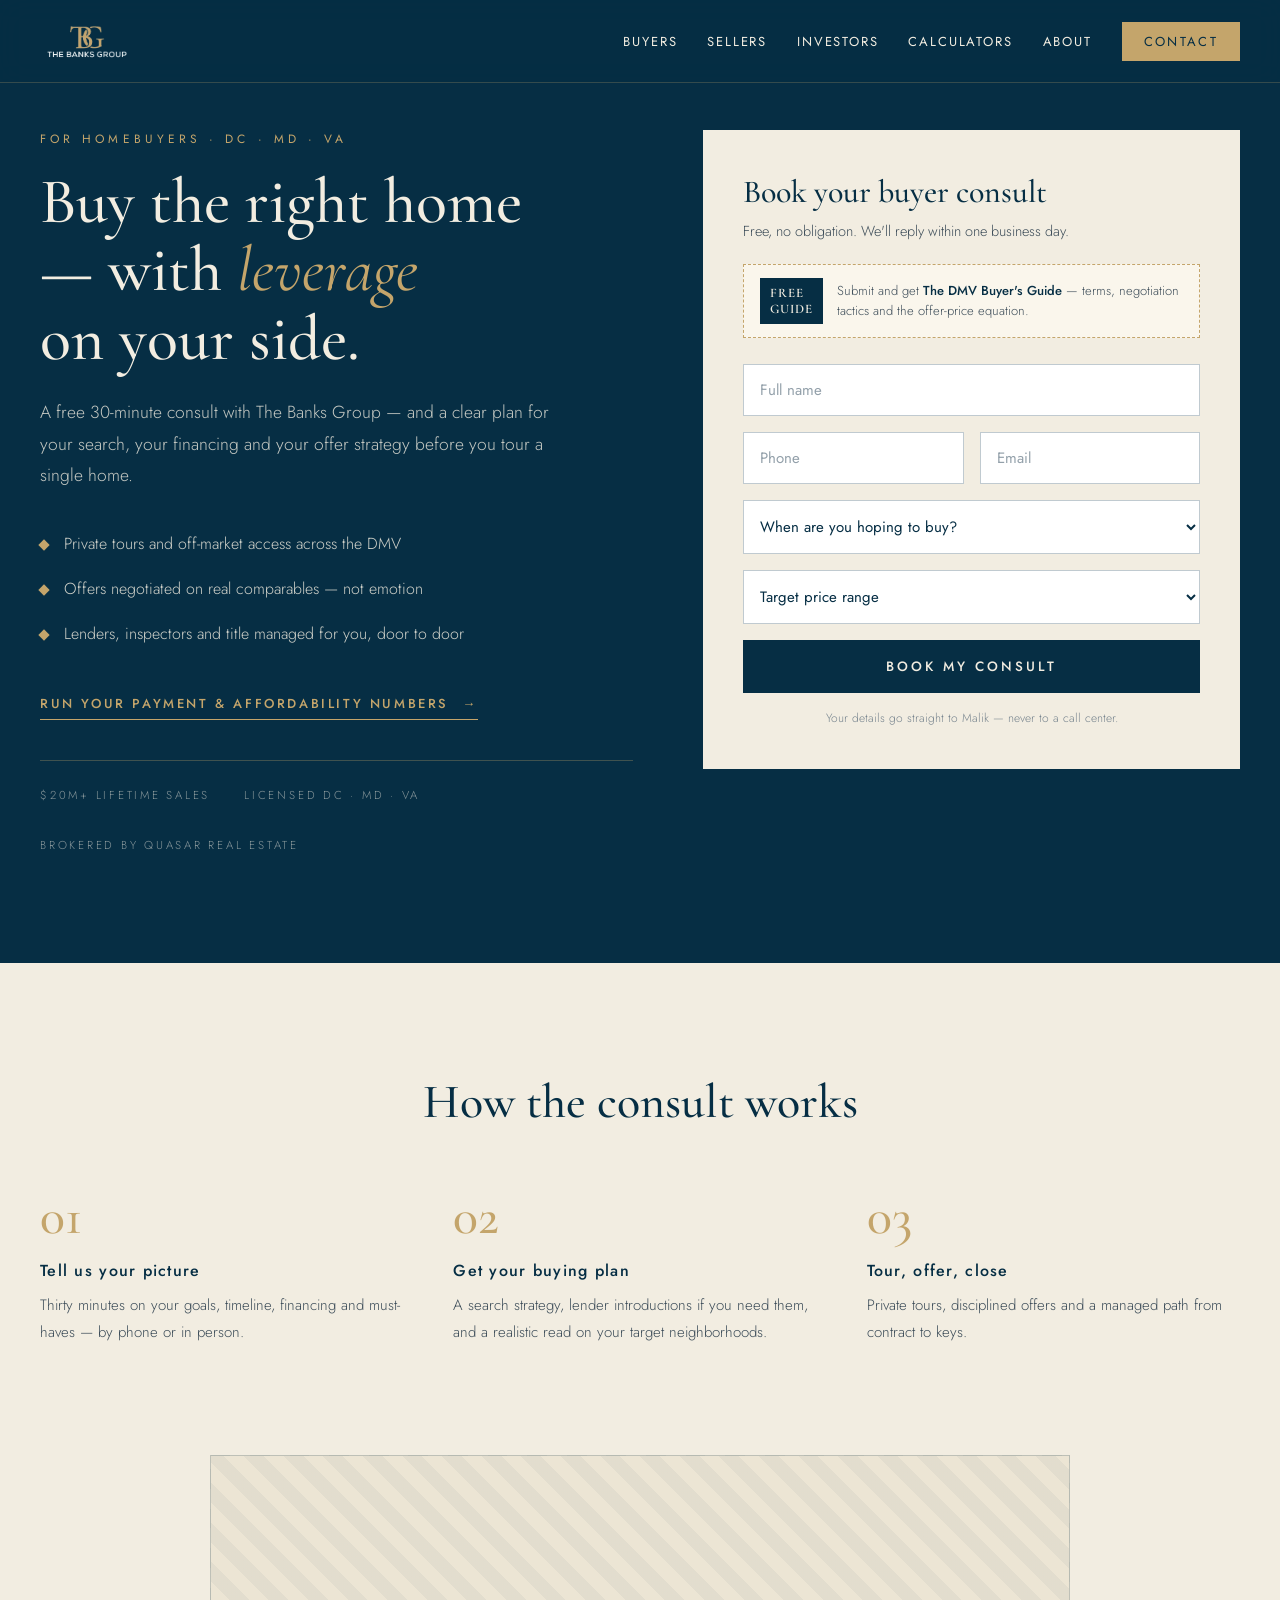
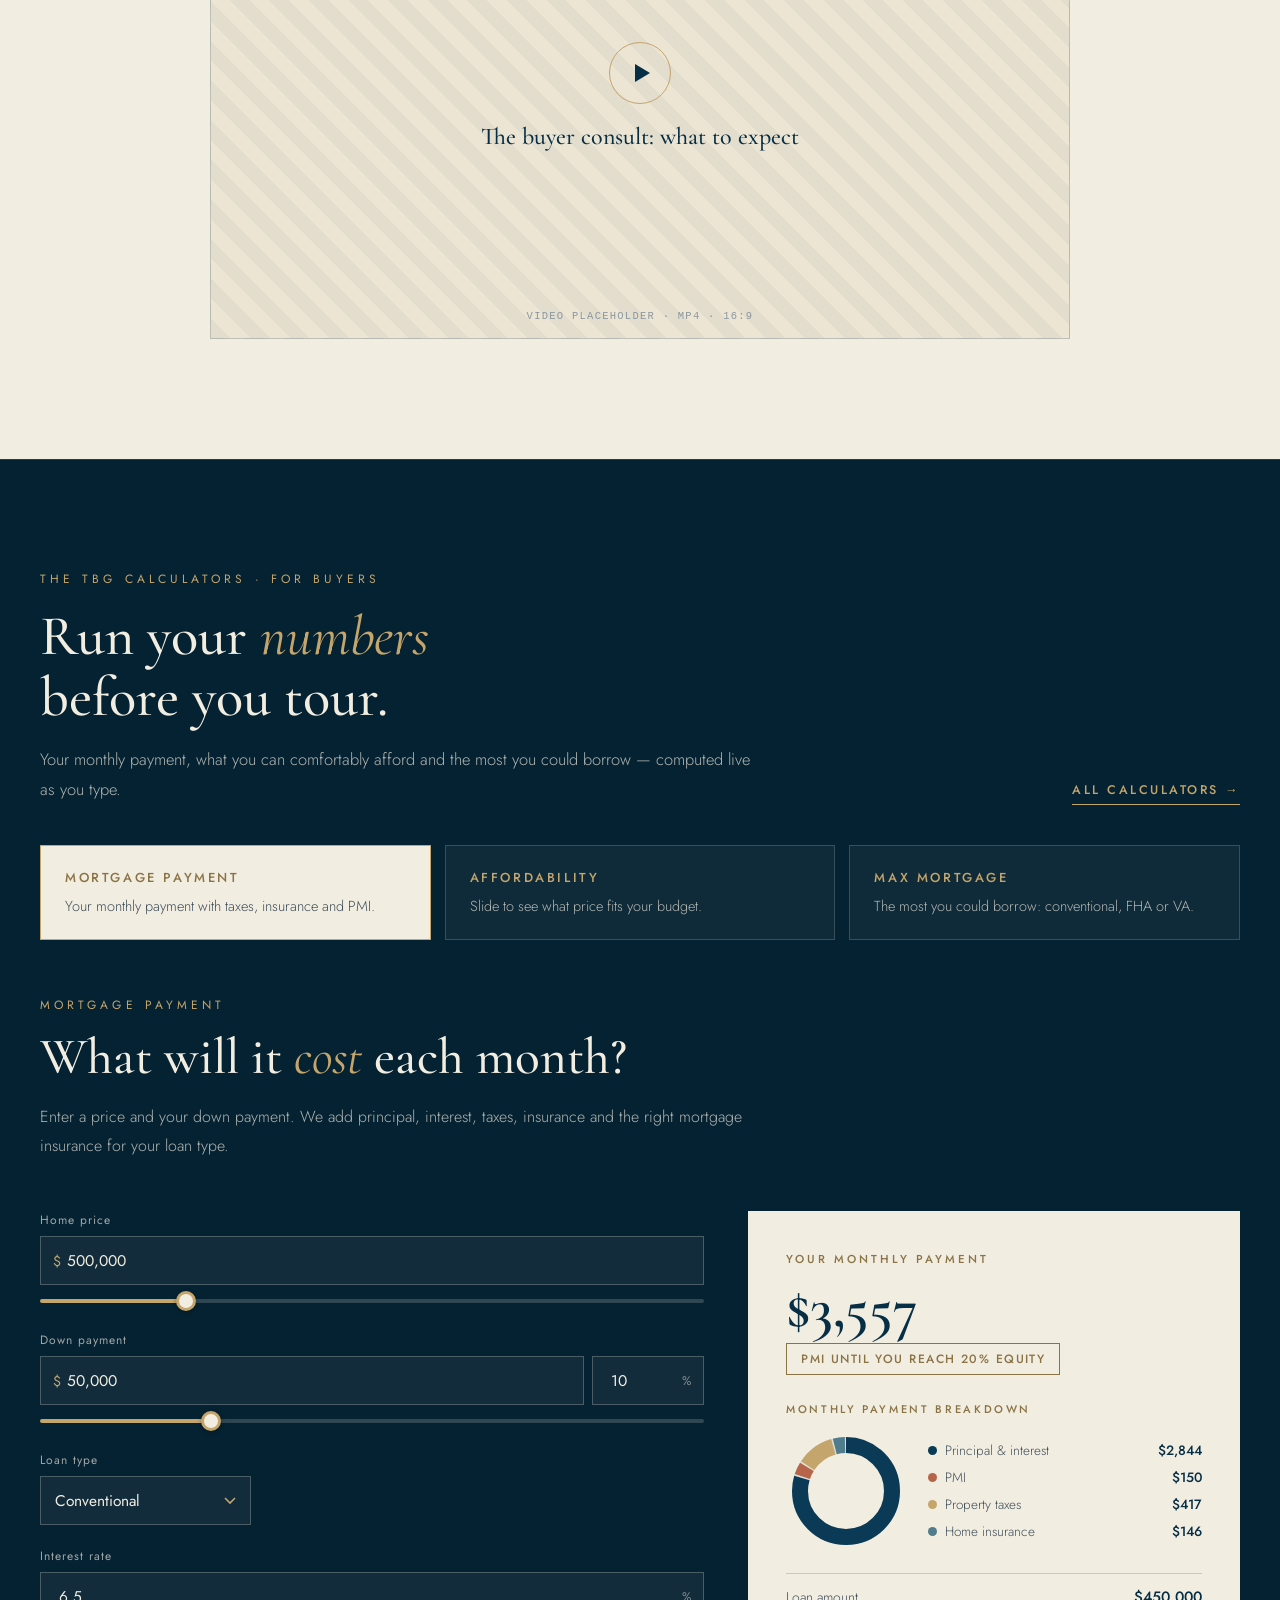
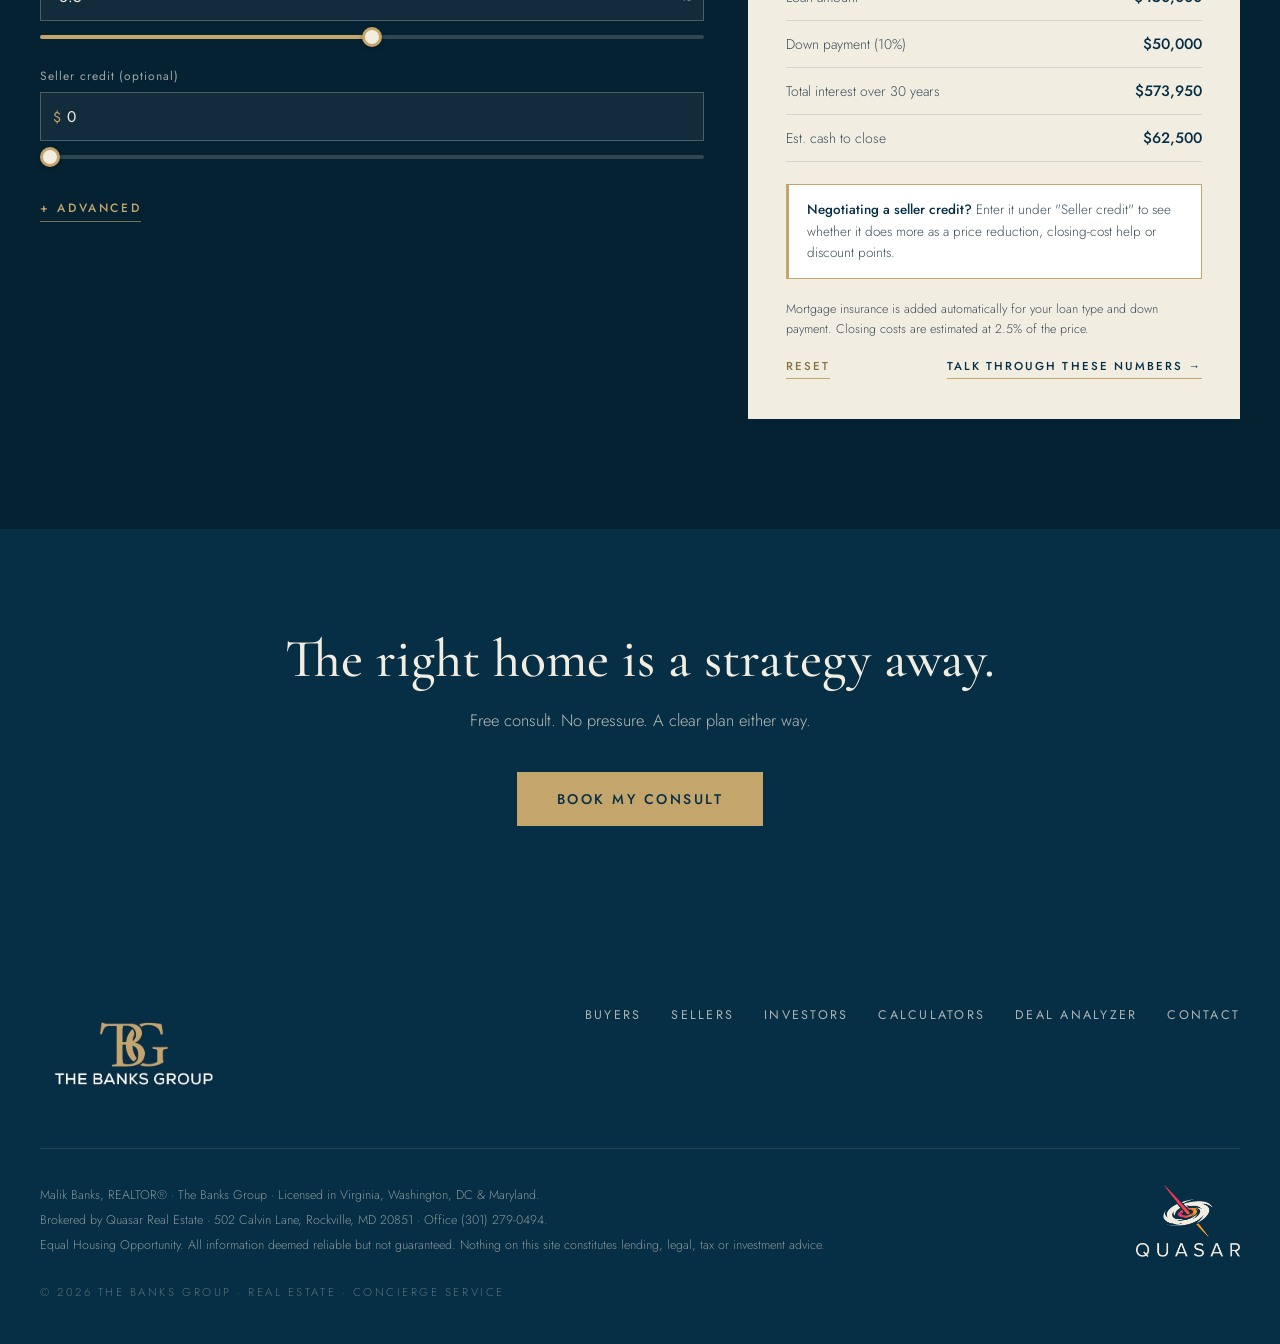
==== commit c53460ab: "Move Refinance to the sellers & homeowners group - Sellers page: Seller Net Sheet and Refinance, wit" ====
--- a/buyers.html
+++ b/buyers.html
@@ -149,15 +149,14 @@
       <div style="max-width: 720px;">
         <div style="font-family: 'Jost', sans-serif; font-weight: 400; font-size: 12px; letter-spacing: .34em; color: #c4a56b;">THE TBG CALCULATORS · FOR BUYERS</div>
         <h2 style="font-family: 'Cormorant Garamond', serif; font-weight: 500; font-size: clamp(38px, 4.4vw, 58px); line-height: 1.08; color: #f2ede1; margin: 18px 0 0; text-wrap: balance;">Run your <em style="color: #c4a56b; font-weight: 400;">numbers</em> before you tour.</h2>
-        <p style="font-family: 'Jost', sans-serif; font-weight: 300; font-size: 16.5px; line-height: 1.8; color: rgba(242,237,225,.72); margin: 18px 0 0;">Your payment, what you can comfortably afford, the most you could borrow, and whether a refinance makes sense — computed live as you type.</p>
+        <p style="font-family: 'Jost', sans-serif; font-weight: 300; font-size: 16.5px; line-height: 1.8; color: rgba(242,237,225,.72); margin: 18px 0 0;">Your monthly payment, what you can comfortably afford and the most you could borrow — computed live as you type.</p>
       </div>
       <a href="calculators.html" class="h-gold" style="font-family: 'Jost', sans-serif; font-weight: 500; font-size: 12.5px; letter-spacing: .2em; color: #c4a56b; border-bottom: 1px solid #c4a56b; padding-bottom: 5px;">ALL CALCULATORS →</a>
     </div>
-    <div class="calc-pick calc-pick-4" role="tablist" aria-label="Calculators" style="margin-top: 40px;">
+    <div class="calc-pick calc-pick-3" role="tablist" aria-label="Calculators" style="margin-top: 40px;">
       <button type="button" role="tab" id="tab-payment" aria-controls="payment" aria-selected="false" data-pick="payment"><span class="t">MORTGAGE PAYMENT</span><span class="d">Your monthly payment with taxes, insurance and PMI.</span></button>
       <button type="button" role="tab" id="tab-affordability" aria-controls="affordability" aria-selected="false" data-pick="affordability"><span class="t">AFFORDABILITY</span><span class="d">Slide to see what price fits your budget.</span></button>
       <button type="button" role="tab" id="tab-max-mortgage" aria-controls="max-mortgage" aria-selected="false" data-pick="max-mortgage"><span class="t">MAX MORTGAGE</span><span class="d">The most you could borrow: conventional, FHA or VA.</span></button>
-      <button type="button" role="tab" id="tab-refinance" aria-controls="refinance" aria-selected="false" data-pick="refinance"><span class="t">REFINANCE</span><span class="d">Your new payment, monthly savings and break-even.</span></button>
     </div>
   </div>
 </section>
@@ -230,30 +229,6 @@
     </div>
   </div>
 </section>
-<section id="refinance" data-calc="refinance" role="tabpanel" aria-labelledby="tab-refinance" hidden style="background: #052232; padding: 56px clamp(20px, 5vw, 40px) 110px; scroll-margin-top: 90px;">
-  <div style="max-width: 1240px; margin: 0 auto;">
-    <div style="margin-bottom: 50px; max-width: 760px;">
-      <div style="font-family: 'Jost', sans-serif; font-weight: 400; font-size: 12px; letter-spacing: .34em; color: #c4a56b;">REFINANCE</div>
-      <h2 style="font-family: 'Cormorant Garamond', serif; font-weight: 500; font-size: clamp(36px, 4vw, 54px); line-height: 1.08; color: #f2ede1; margin: 16px 0 0; text-wrap: balance;">Is it time to <em style="color: #c4a56b; font-weight: 400;">refinance</em>?</h2>
-      <p style="font-family: 'Jost', sans-serif; font-weight: 300; font-size: 16px; line-height: 1.8; color: rgba(242,237,225,.72); margin: 18px 0 0;">Rate-and-term or cash-out: new payment, monthly savings, break-even on closing costs and points, and what the reset does to lifetime interest.</p>
-    </div>
-    <div class="rsp-2col" style="display: grid; grid-template-columns: 1.35fr 1fr; gap: 44px; align-items: start;">
-      <div class="c-inputs" style="display: flex; flex-direction: column; gap: 30px;"></div>
-      <div class="c-card" style="background: #f2ede1; padding: 40px 38px;">
-        <div class="c-hero-label" style="font-family: 'Jost', sans-serif; font-weight: 500; font-size: 11.5px; letter-spacing: .26em; color: #8a7345;"></div>
-        <div class="c-hero-value" aria-live="polite" style="font-family: 'Cormorant Garamond', serif; font-weight: 600; font-size: clamp(44px, 5vw, 58px); line-height: 1; color: #062e44; margin: 12px 0 6px;"></div>
-        <div class="c-verdict" style="display: inline-block; font-family: 'Jost', sans-serif; font-weight: 500; font-size: 12px; letter-spacing: .12em; padding: 6px 14px; margin-bottom: 26px; border: 1px solid;"></div>
-        <div class="c-outputs" style="border-top: 1px solid rgba(6,46,68,.18);"></div>
-        <p class="c-note" style="font-family: 'Jost', sans-serif; font-weight: 300; font-size: 12.5px; line-height: 1.65; color: #3d4d59; margin: 20px 0 0;"></p>
-        <div style="display: flex; justify-content: space-between; align-items: center; gap: 16px; margin-top: 18px; flex-wrap: wrap;">
-          <button type="button" class="c-reset" style="background: none; border: none; cursor: pointer; padding: 0 0 4px; font-family: 'Jost', sans-serif; font-weight: 500; font-size: 11.5px; letter-spacing: .18em; color: #8a7345; border-bottom: 1px solid #c4a56b;">RESET</button>
-          <a href="index.html#contact" class="h-golddim" style="font-family: 'Jost', sans-serif; font-weight: 500; font-size: 11.5px; letter-spacing: .18em; color: #062e44; border-bottom: 1px solid #c4a56b; padding-bottom: 4px;">TALK THROUGH THESE NUMBERS →</a>
-        </div>
-      </div>
-    </div>
-  </div>
-</section>
-
 <section style="background: #062e44; padding: 100px clamp(20px, 5vw, 40px); text-align: center;">
   <div style="max-width: 720px; margin: 0 auto;">
     <h2 style="font-family: 'Cormorant Garamond', serif; font-weight: 500; font-size: clamp(36px, 4.2vw, 54px); line-height: 1.1; color: #f2ede1; margin: 0 0 18px;">The right home is a strategy away.</h2>
--- a/calculators.css
+++ b/calculators.css
@@ -2,9 +2,8 @@
 .calc-pick { display: grid; gap: 14px; }
 .calc-pick-4 { grid-template-columns: repeat(4, 1fr); }
 .calc-pick-3 { grid-template-columns: repeat(3, 1fr); }
-.calc-pick-1 { grid-template-columns: 1fr; height: calc(100% - 25px); }
-.calc-pick-1 button { height: 100%; }
-.calc-pick-row { display: grid; grid-template-columns: 1fr 3fr; gap: 14px; margin-top: 26px; }
+.calc-pick-2 { grid-template-columns: repeat(2, 1fr); }
+.calc-pick-row { display: grid; grid-template-columns: 2fr 3fr; gap: 14px 30px; margin-top: 26px; }
 .calc-pick-label { font-family: 'Jost', sans-serif; font-weight: 500; font-size: 11px; letter-spacing: .26em; color: rgba(242,237,225,.5); margin: 0 0 12px; }
 .calc-pick + .calc-pick-label { margin-top: 26px; }
 .calc-pick button { text-align: left; cursor: pointer; background: rgba(242,237,225,.04); border: 1px solid rgba(242,237,225,.18); padding: 22px 24px; transition: border-color .25s ease, background .25s ease; }
@@ -15,8 +14,9 @@
 .calc-pick button[aria-selected="true"] .t { color: #8a7345; }
 .calc-pick button[aria-selected="true"] .d { color: #3d4d59; }
 .calc-pick button:focus-visible { outline: 2px solid #c4a56b; outline-offset: 2px; }
-@media (max-width: 1100px) { .calc-pick-4 { grid-template-columns: 1fr 1fr; } .calc-pick-row { grid-template-columns: 1fr; } .calc-pick-1 { grid-template-columns: 1fr 1fr; height: auto; } }
+@media (max-width: 1100px) { .calc-pick-row { grid-template-columns: 1fr; } }
 @media (max-width: 940px) { .calc-pick-3 { grid-template-columns: 1fr 1fr; } }
+@media (max-width: 560px) { .calc-pick-2 { grid-template-columns: 1fr 1fr; } }
 @media (max-width: 560px) { .calc-pick { gap: 10px; } .calc-pick button { padding: 16px 16px; } .calc-pick .t { font-size: 11.5px; letter-spacing: .14em; } .calc-pick .d { font-size: 13px; } }
 .calc-select { width: 100%; appearance: none; -webkit-appearance: none; cursor: pointer; border: 1px solid rgba(242,237,225,.25); border-radius: 0; background: rgba(242,237,225,.05) url("data:image/svg+xml,%3Csvg xmlns='http://www.w3.org/2000/svg' width='12' height='8'%3E%3Cpath d='M1 1l5 5 5-5' fill='none' stroke='%23c4a56b' stroke-width='1.6'/%3E%3C/svg%3E") no-repeat right 14px center; color: #f2ede1; font-size: 15.5px; padding: 12px 38px 12px 14px; }
 .calc-select option { color: #062e44; background: #f2ede1; }
